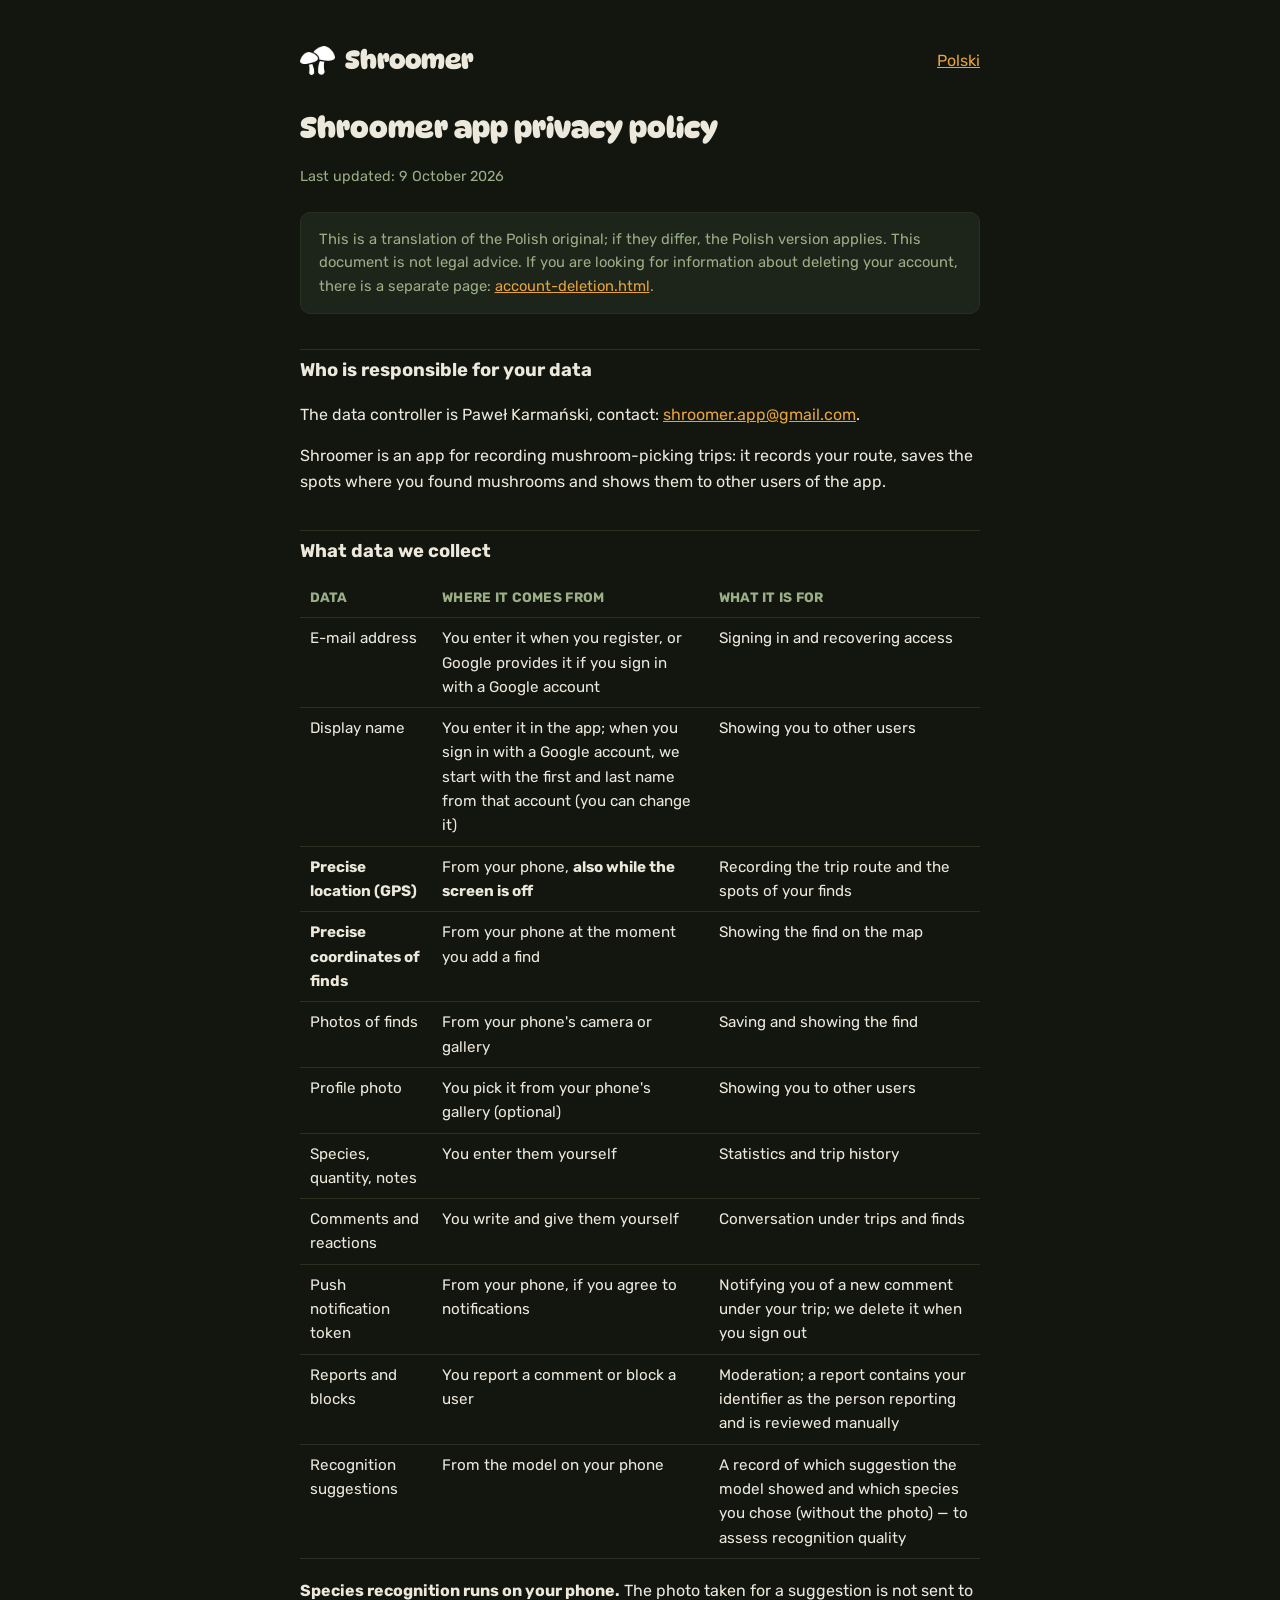
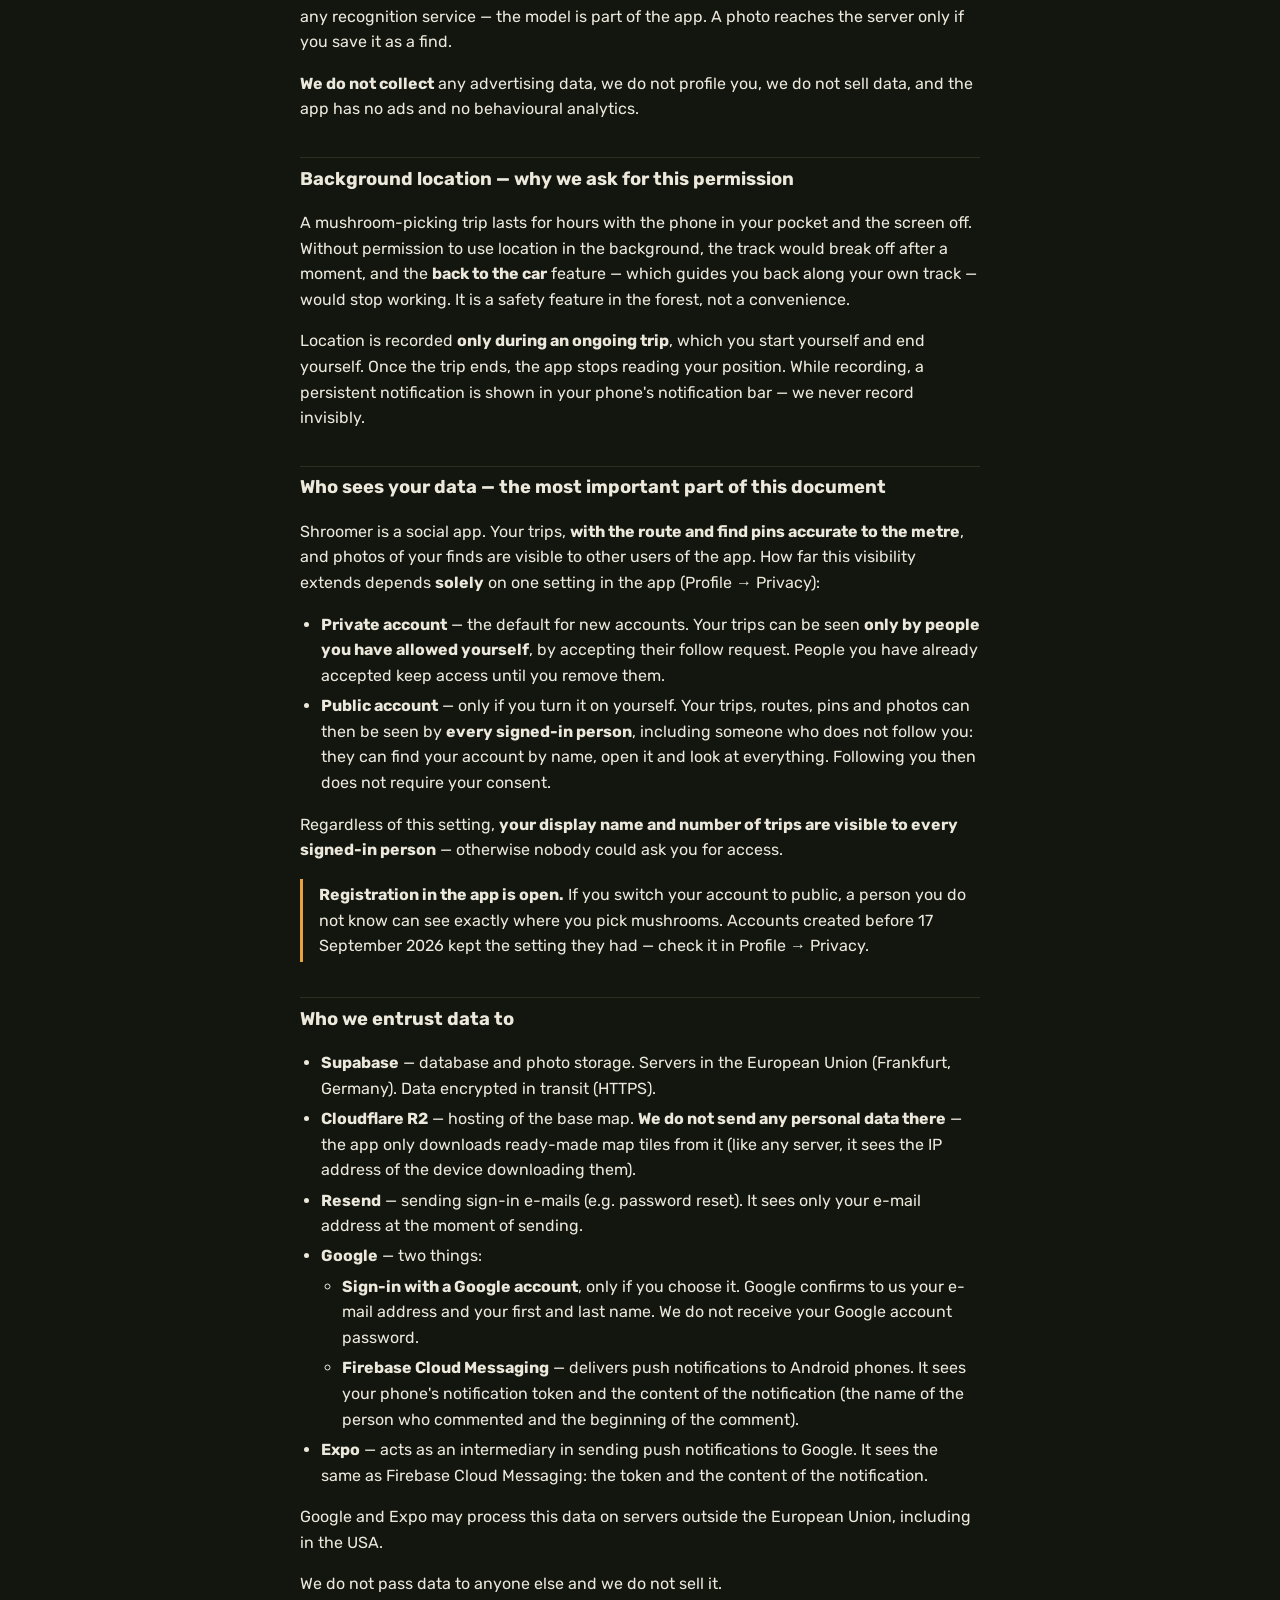
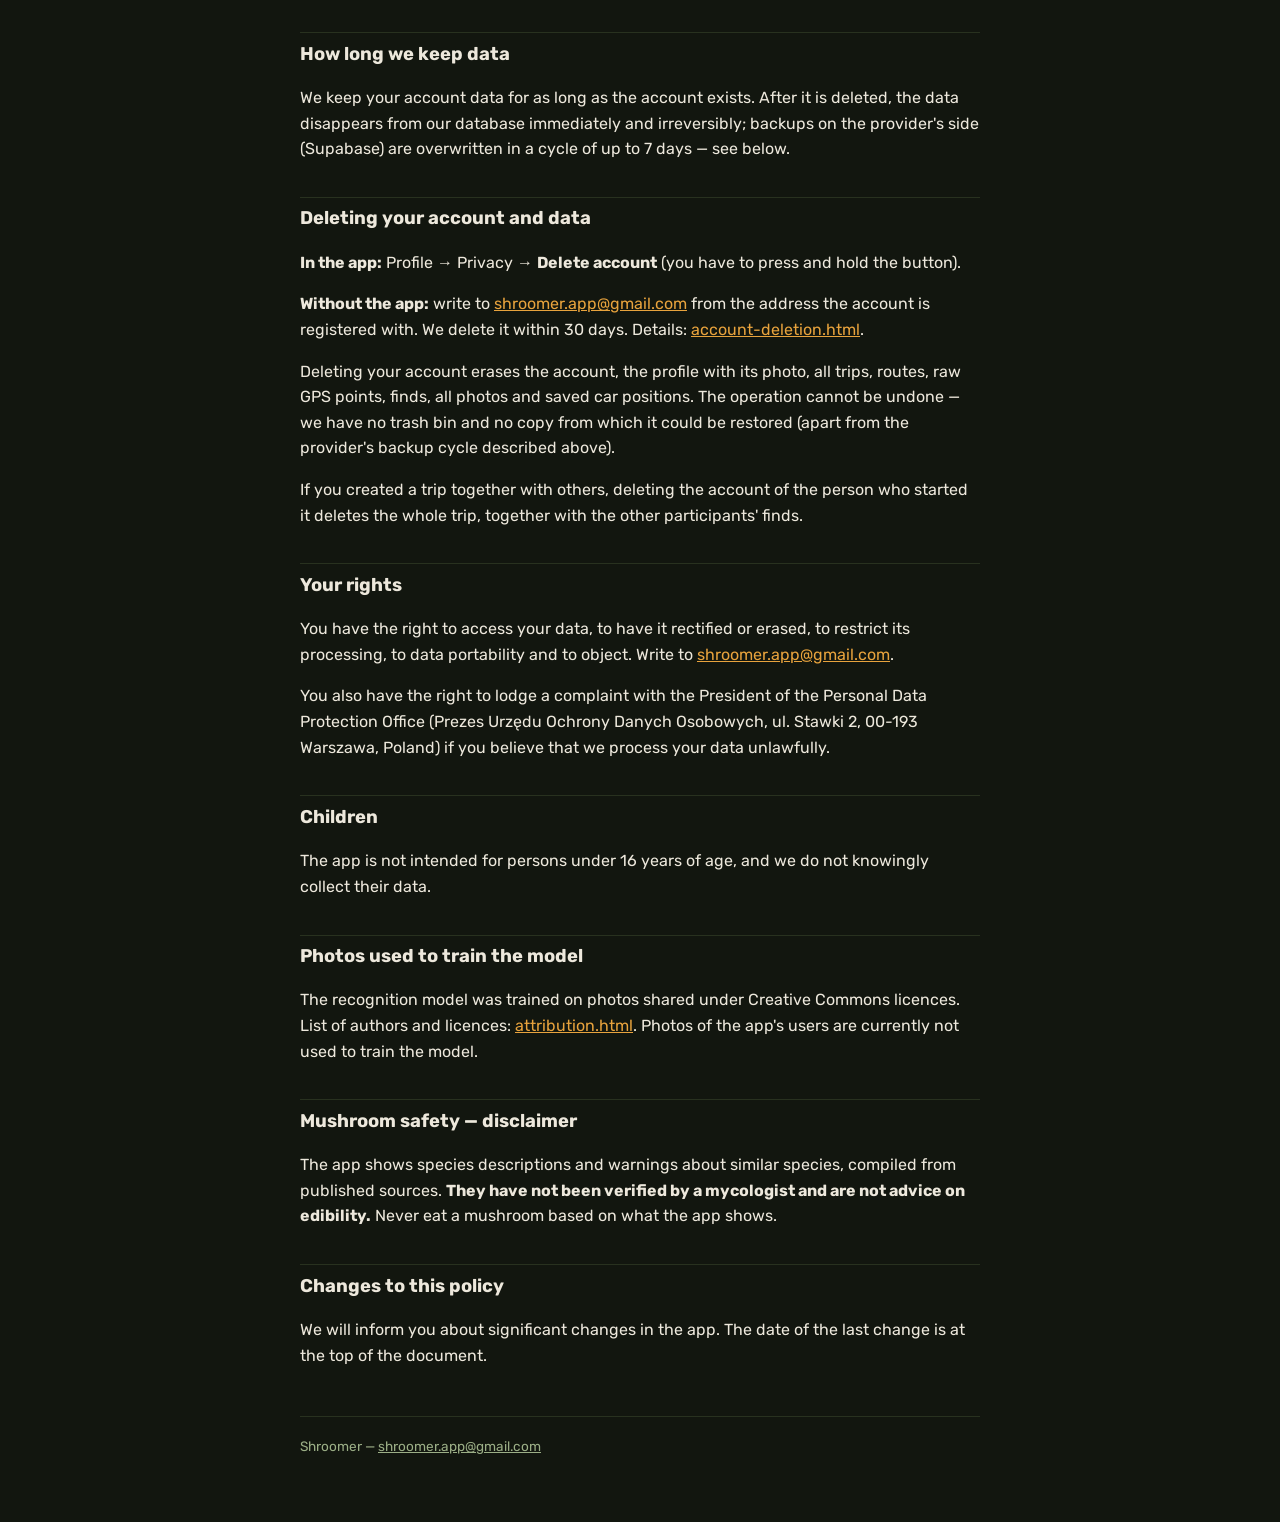
==== en/index.html @ cb71fe8c "Say that all photos are deleted with the account (KAN-307) Reverses 3d69599 (KAN-181). Account delet" ====
<!doctype html>
<html lang="en">
<head>
<meta charset="utf-8">
<meta name="viewport" content="width=device-width, initial-scale=1">
<title>Privacy policy — Shroomer</title>
<link rel="icon" type="image/png" href="../favicon.png">
<link rel="apple-touch-icon" href="../apple-touch-icon.png">
<link rel="stylesheet" href="../style.css">
</head>
<body>
<main>
<header class="page">
  <img class="mark" src="../logo-mark.png" alt="">
  <span class="name">Shroomer</span>
  <a href="../index.html" hreflang="pl" lang="pl" style="margin-left: auto;">Polski</a>
</header>

<h1>Shroomer app privacy policy</h1>
<p class="updated">Last updated: 9 October 2026</p>

<div class="note">
  This is a translation of the Polish original; if they differ, the Polish version
  applies. This document is not legal advice. If you are looking for information about
  deleting your account, there is a separate page:
  <a href="account-deletion.html">account-deletion.html</a>.
</div>

<h2>Who is responsible for your data</h2>
<p>The data controller is Paweł Karmański, contact:
<a href="mailto:shroomer.app@gmail.com">shroomer.app@gmail.com</a>.</p>
<p>Shroomer is an app for recording mushroom-picking trips: it records your route, saves
the spots where you found mushrooms and shows them to other users of the app.</p>

<h2>What data we collect</h2>
<table>
  <tr><th>Data</th><th>Where it comes from</th><th>What it is for</th></tr>
  <tr><td>E-mail address</td><td>You enter it when you register, or Google provides it if you sign in with a Google account</td><td>Signing in and recovering access</td></tr>
  <tr><td>Display name</td><td>You enter it in the app; when you sign in with a Google account, we start with the first and last name from that account (you can change it)</td><td>Showing you to other users</td></tr>
  <tr><td><strong>Precise location (GPS)</strong></td><td>From your phone, <strong>also while the screen is off</strong></td><td>Recording the trip route and the spots of your finds</td></tr>
  <tr><td><strong>Precise coordinates of finds</strong></td><td>From your phone at the moment you add a find</td><td>Showing the find on the map</td></tr>
  <tr><td>Photos of finds</td><td>From your phone's camera or gallery</td><td>Saving and showing the find</td></tr>
  <tr><td>Profile photo</td><td>You pick it from your phone's gallery (optional)</td><td>Showing you to other users</td></tr>
  <tr><td>Species, quantity, notes</td><td>You enter them yourself</td><td>Statistics and trip history</td></tr>
  <tr><td>Comments and reactions</td><td>You write and give them yourself</td><td>Conversation under trips and finds</td></tr>
  <tr><td>Push notification token</td><td>From your phone, if you agree to notifications</td><td>Notifying you of a new comment under your trip; we delete it when you sign out</td></tr>
  <tr><td>Reports and blocks</td><td>You report a comment or block a user</td><td>Moderation; a report contains your identifier as the person reporting and is reviewed manually</td></tr>
  <tr><td>Recognition suggestions</td><td>From the model on your phone</td><td>A record of which suggestion the model showed and which species you chose (without the photo) — to assess recognition quality</td></tr>
</table>
<p><strong>Species recognition runs on your phone.</strong> The photo taken for a
suggestion is not sent to any recognition service — the model is part of the app.
A photo reaches the server only if you save it as a find.</p>
<p><strong>We do not collect</strong> any advertising data, we do not profile you, we do
not sell data, and the app has no ads and no behavioural analytics.</p>

<h2>Background location — why we ask for this permission</h2>
<p>A mushroom-picking trip lasts for hours with the phone in your pocket and the screen
off. Without permission to use location in the background, the track would break off
after a moment, and the <strong>back to the car</strong> feature — which guides you back
along your own track — would stop working. It is a safety feature in the forest, not a
convenience.</p>
<p>Location is recorded <strong>only during an ongoing trip</strong>, which you start
yourself and end yourself. Once the trip ends, the app stops reading your position.
While recording, a persistent notification is shown in your phone's notification bar —
we never record invisibly.</p>

<h2>Who sees your data — the most important part of this document</h2>
<p>Shroomer is a social app. Your trips, <strong>with the route and find pins accurate
to the metre</strong>, and photos of your finds are visible to other users of the app.
How far this visibility extends depends <strong>solely</strong> on one setting in the
app (Profile → Privacy):</p>
<ul>
  <li><strong>Private account</strong> — the default for new accounts. Your trips can be
  seen <strong>only by people you have allowed yourself</strong>, by accepting their
  follow request. People you have already accepted keep access until you remove
  them.</li>
  <li><strong>Public account</strong> — only if you turn it on yourself. Your trips,
  routes, pins and photos can then be seen by <strong>every signed-in person</strong>,
  including someone who does not follow you: they can find your account by name, open it
  and look at everything. Following you then does not require your consent.</li>
</ul>
<p>Regardless of this setting, <strong>your display name and number of trips are visible
to every signed-in person</strong> — otherwise nobody could ask you for access.</p>
<p class="callout"><strong>Registration in the app is open.</strong> If you switch your
account to public, a person you do not know can see exactly where you pick mushrooms.
Accounts created before 17 September 2026 kept the setting they had — check it in
Profile → Privacy.</p>

<h2>Who we entrust data to</h2>
<ul>
  <li><strong>Supabase</strong> — database and photo storage. Servers in the European
  Union (Frankfurt, Germany). Data encrypted in transit (HTTPS).</li>
  <li><strong>Cloudflare R2</strong> — hosting of the base map. <strong>We do not send
  any personal data there</strong> — the app only downloads ready-made map tiles from it
  (like any server, it sees the IP address of the device downloading them).</li>
  <li><strong>Resend</strong> — sending sign-in e-mails (e.g. password reset). It sees
  only your e-mail address at the moment of sending.</li>
  <li><strong>Google</strong> — two things:
    <ul>
      <li><strong>Sign-in with a Google account</strong>, only if you choose it. Google
      confirms to us your e-mail address and your first and last name. We do not receive
      your Google account password.</li>
      <li><strong>Firebase Cloud Messaging</strong> — delivers push notifications to
      Android phones. It sees your phone's notification token and the content of the
      notification (the name of the person who commented and the beginning of the
      comment).</li>
    </ul>
  </li>
  <li><strong>Expo</strong> — acts as an intermediary in sending push notifications to
  Google. It sees the same as Firebase Cloud Messaging: the token and the content of the
  notification.</li>
</ul>
<p>Google and Expo may process this data on servers outside the European Union,
including in the USA.</p>
<p>We do not pass data to anyone else and we do not sell it.</p>

<h2>How long we keep data</h2>
<p>We keep your account data for as long as the account exists. After it is deleted,
the data disappears from our database immediately and irreversibly; backups on the
provider's side (Supabase) are overwritten in a cycle of up to 7 days — see below.</p>

<h2>Deleting your account and data</h2>
<p><strong>In the app:</strong> Profile → Privacy → <strong>Delete account</strong>
(you have to press and hold the button).</p>
<p><strong>Without the app:</strong> write to
<a href="mailto:shroomer.app@gmail.com">shroomer.app@gmail.com</a> from the address the
account is registered with. We delete it within 30 days. Details:
<a href="account-deletion.html">account-deletion.html</a>.</p>
<p>Deleting your account erases the account, the profile with its photo, all trips,
routes, raw GPS points, finds, all photos and saved car positions. The operation
cannot be undone — we have no trash bin and no copy from which it could be restored
(apart from the provider's backup cycle described above).</p>
<p>If you created a trip together with others, deleting the account of the person who
started it deletes the whole trip, together with the other participants' finds.</p>

<h2>Your rights</h2>
<p>You have the right to access your data, to have it rectified or erased, to restrict
its processing, to data portability and to object. Write to
<a href="mailto:shroomer.app@gmail.com">shroomer.app@gmail.com</a>.</p>
<p>You also have the right to lodge a complaint with the President of the Personal Data
Protection Office (Prezes Urzędu Ochrony Danych Osobowych, ul. Stawki 2, 00-193
Warszawa, Poland) if you believe that we process your data unlawfully.</p>

<h2>Children</h2>
<p>The app is not intended for persons under 16 years of age, and we do not knowingly
collect their data.</p>

<h2>Photos used to train the model</h2>
<p>The recognition model was trained on photos shared under Creative Commons licences.
List of authors and licences: <a href="../attribution.html">attribution.html</a>.
Photos of the app's users are currently not used to train the model.</p>

<h2>Mushroom safety — disclaimer</h2>
<p>The app shows species descriptions and warnings about similar species, compiled from
published sources. <strong>They have not been verified by a mycologist and are not
advice on edibility.</strong> Never eat a mushroom based on what the app shows.</p>

<h2>Changes to this policy</h2>
<p>We will inform you about significant changes in the app. The date of the last change
is at the top of the document.</p>

<footer class="page">
  Shroomer — <a href="mailto:shroomer.app@gmail.com">shroomer.app@gmail.com</a>
</footer>
</main>
</body>
</html>
---- style.css ----
@font-face { font-family: "Rubik"; font-weight: 400; font-display: swap; src: url("fonts/Rubik-Regular.ttf") format("truetype"); }
@font-face { font-family: "Rubik"; font-weight: 500; font-display: swap; src: url("fonts/Rubik-Medium.ttf") format("truetype"); }
@font-face { font-family: "Rubik"; font-weight: 700; font-display: swap; src: url("fonts/Rubik-Bold.ttf") format("truetype"); }
@font-face { font-family: "DynaPuff"; font-weight: 700; font-display: swap; src: url("fonts/DynaPuff-Bold.ttf") format("truetype"); }

:root {
  color-scheme: dark;
  --bg: #12160f;
  --fg: #ede8dc;
  --muted: #9bae86;
  --accent: #e8a33d;
  --line: #28311f;
  --card: #1d241a;
}

* { box-sizing: border-box; }

body {
  margin: 0;
  padding: 0;
  background: var(--bg);
  color: var(--fg);
  font-family: "Rubik", -apple-system, BlinkMacSystemFont, "Segoe UI", Roboto, Helvetica, Arial, sans-serif;
  line-height: 1.6;
}

main {
  max-width: 720px;
  margin: 0 auto;
  padding: 2.5rem 1.25rem 4rem;
}

header.page {
  display: flex;
  align-items: center;
  gap: 0.6rem;
  margin-bottom: 0.5rem;
}

header.page .mark {
  height: 1.8rem;
  width: auto;
}

header.page .name {
  font-family: "DynaPuff", "Rubik", sans-serif;
  font-size: 1.6rem;
}

h1 {
  font-family: "DynaPuff", "Rubik", sans-serif;
  font-weight: 700;
  font-size: 1.8rem;
  margin: 1.5rem 0 0.5rem;
}

h2 {
  font-size: 1.15rem;
  margin: 2.2rem 0 0.6rem;
  padding-top: 0.4rem;
  border-top: 1px solid var(--line);
}

p, li { color: var(--fg); }

.updated {
  color: var(--muted);
  font-size: 0.9rem;
  margin-bottom: 1.5rem;
}

.note {
  background: var(--card);
  border: 1px solid var(--line);
  border-radius: 10px;
  padding: 0.9rem 1.1rem;
  font-size: 0.92rem;
  color: var(--muted);
  margin: 1.2rem 0 2rem;
}

table {
  width: 100%;
  border-collapse: collapse;
  margin: 0.8rem 0 1.2rem;
  font-size: 0.95rem;
}

th, td {
  text-align: left;
  padding: 0.5rem 0.6rem;
  border-bottom: 1px solid var(--line);
  vertical-align: top;
}

th {
  color: var(--muted);
  font-weight: 600;
  font-size: 0.85rem;
  text-transform: uppercase;
  letter-spacing: 0.02em;
}

a { color: var(--accent); }

.callout {
  border-left: 3px solid var(--accent);
  padding: 0.2rem 0 0.2rem 1rem;
  margin: 1rem 0;
}

strong { font-weight: 700; }

footer.page {
  margin-top: 3rem;
  padding-top: 1.2rem;
  border-top: 1px solid var(--line);
  color: var(--muted);
  font-size: 0.85rem;
}

footer.page a { color: var(--muted); }

ul { padding-left: 1.3rem; }
li { margin: 0.3rem 0; }
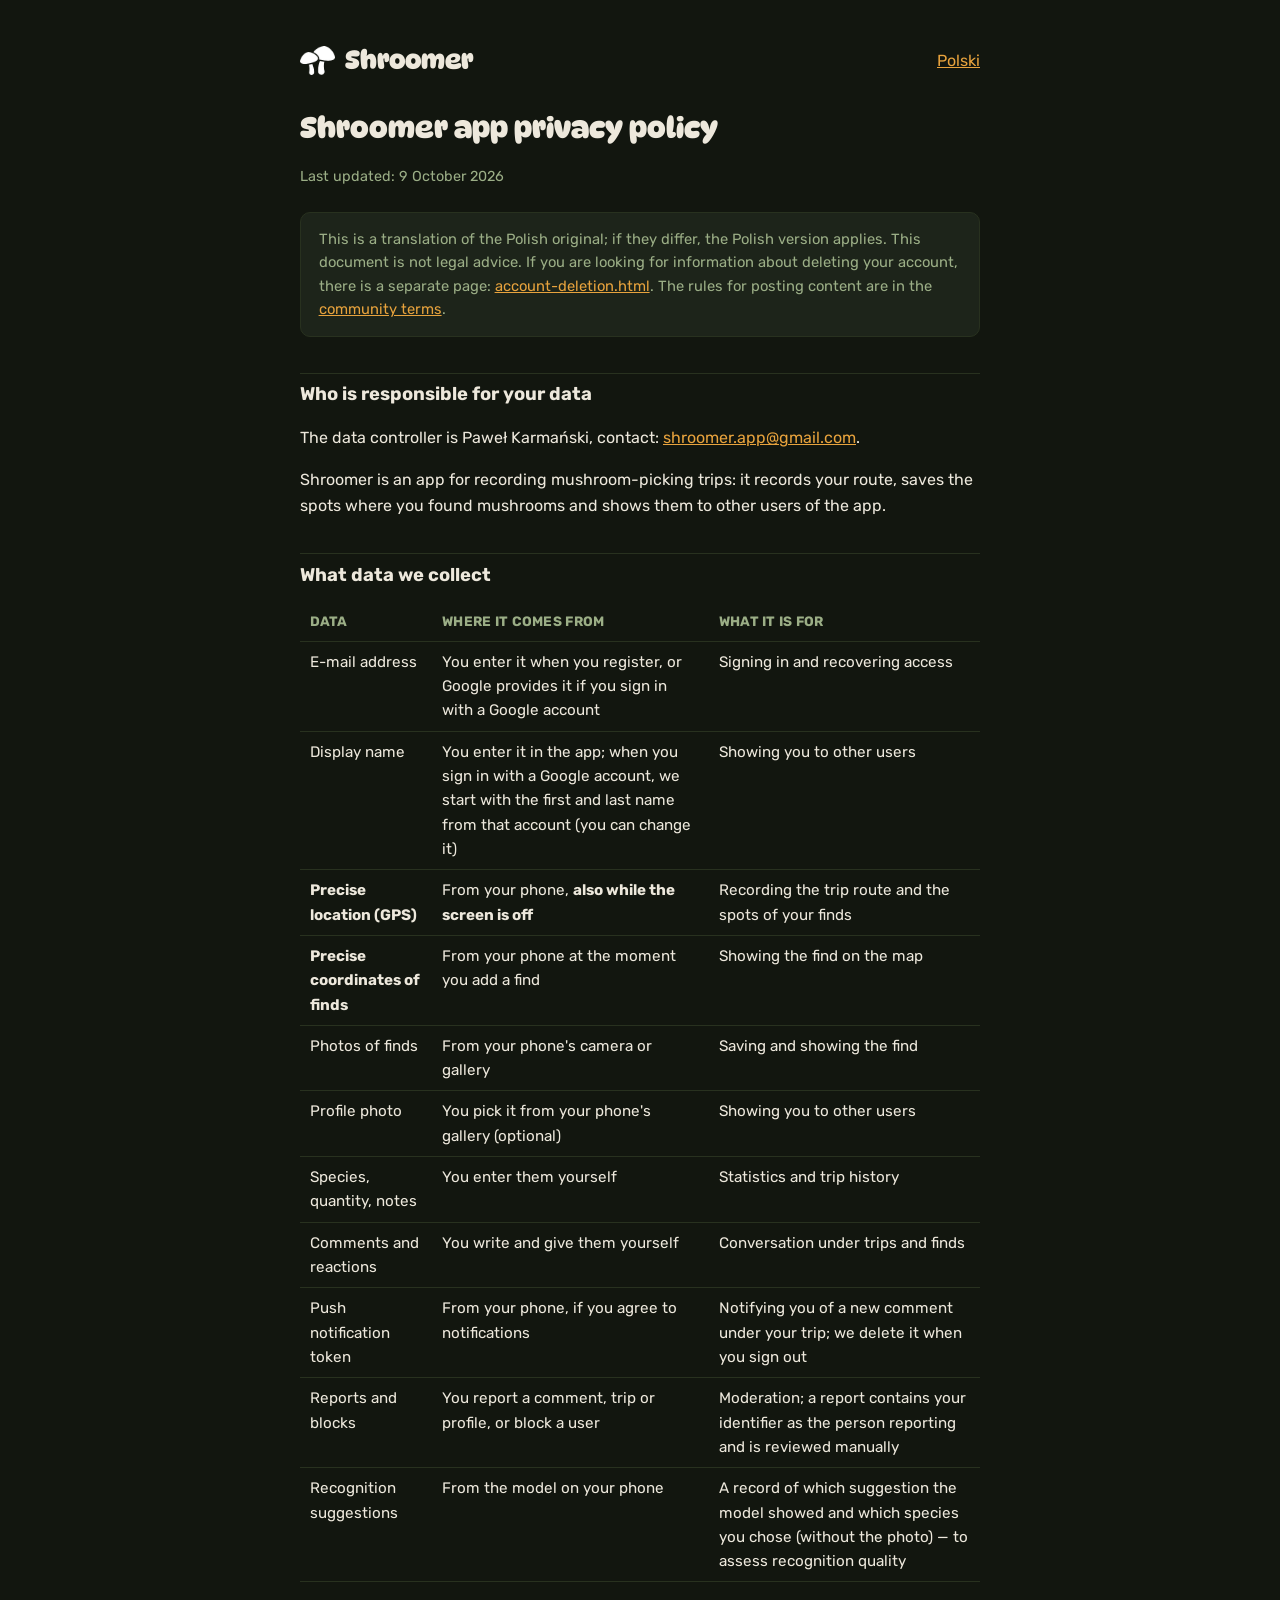
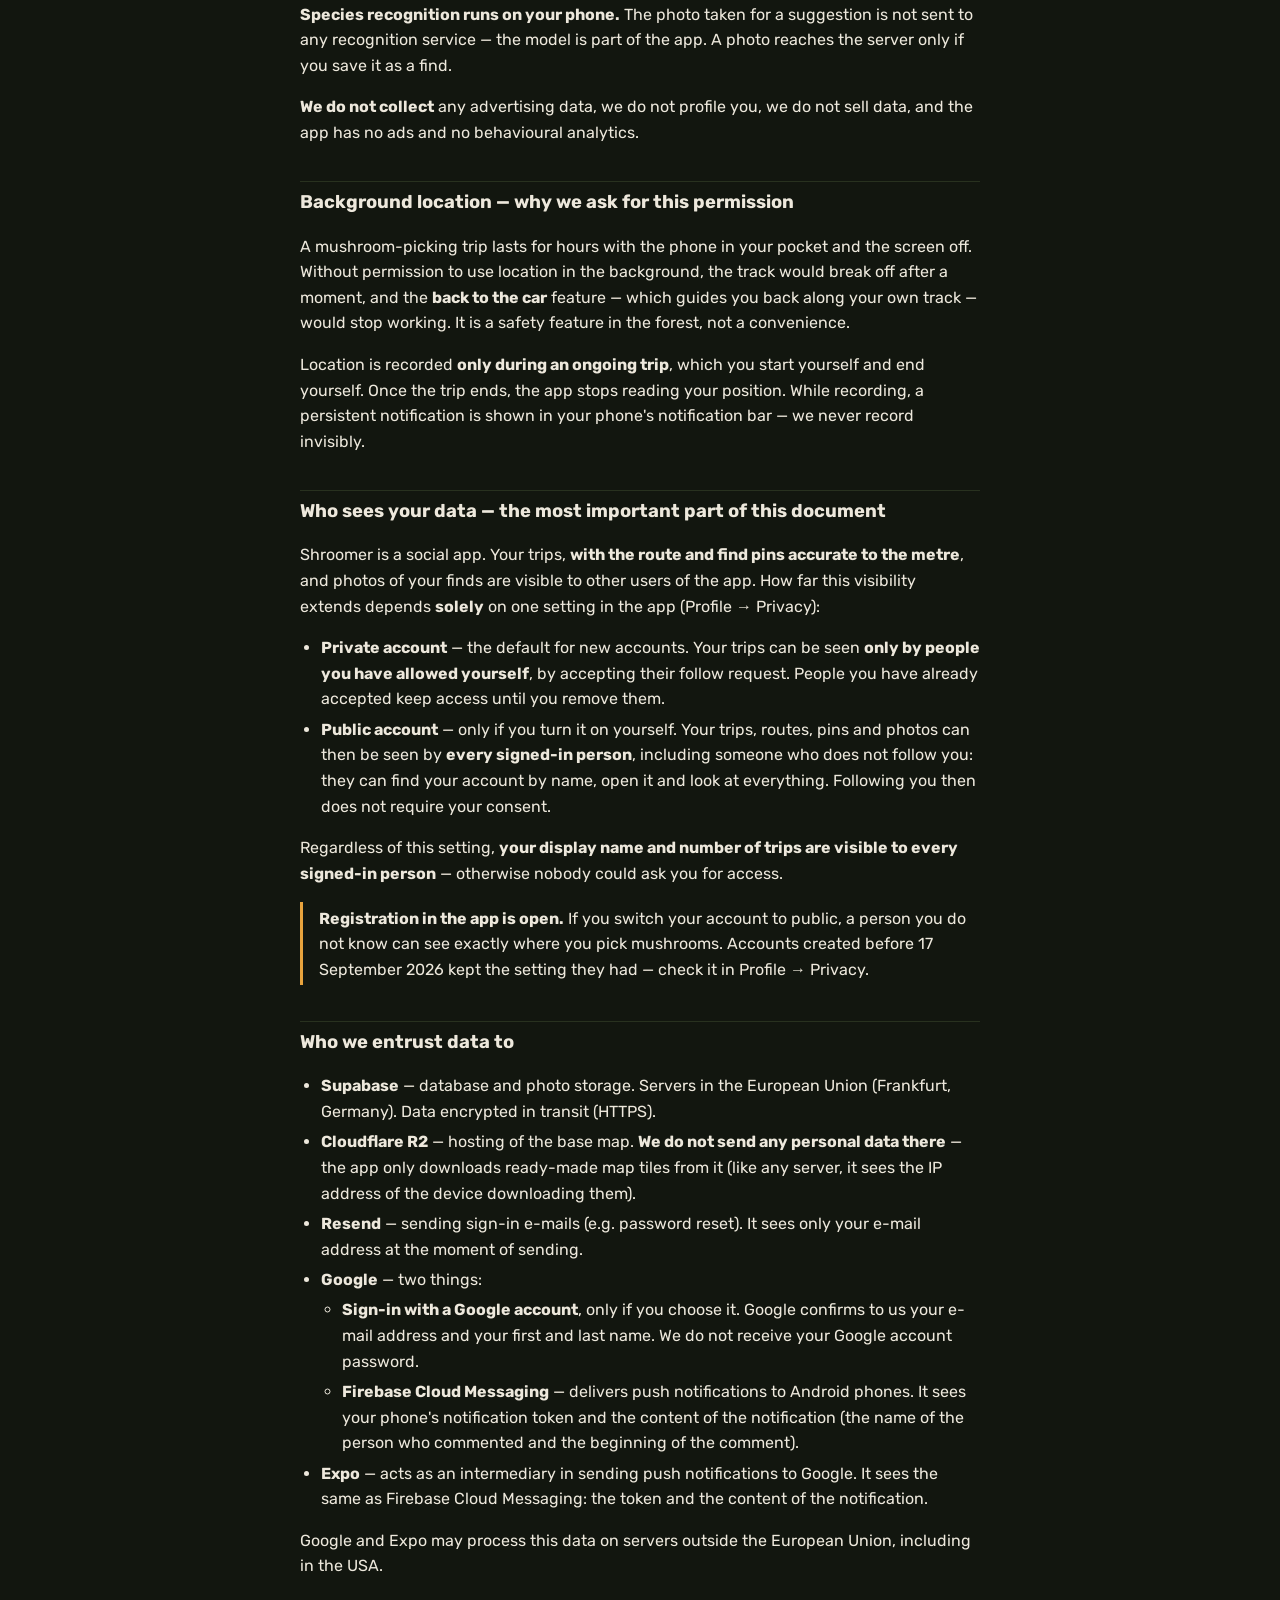
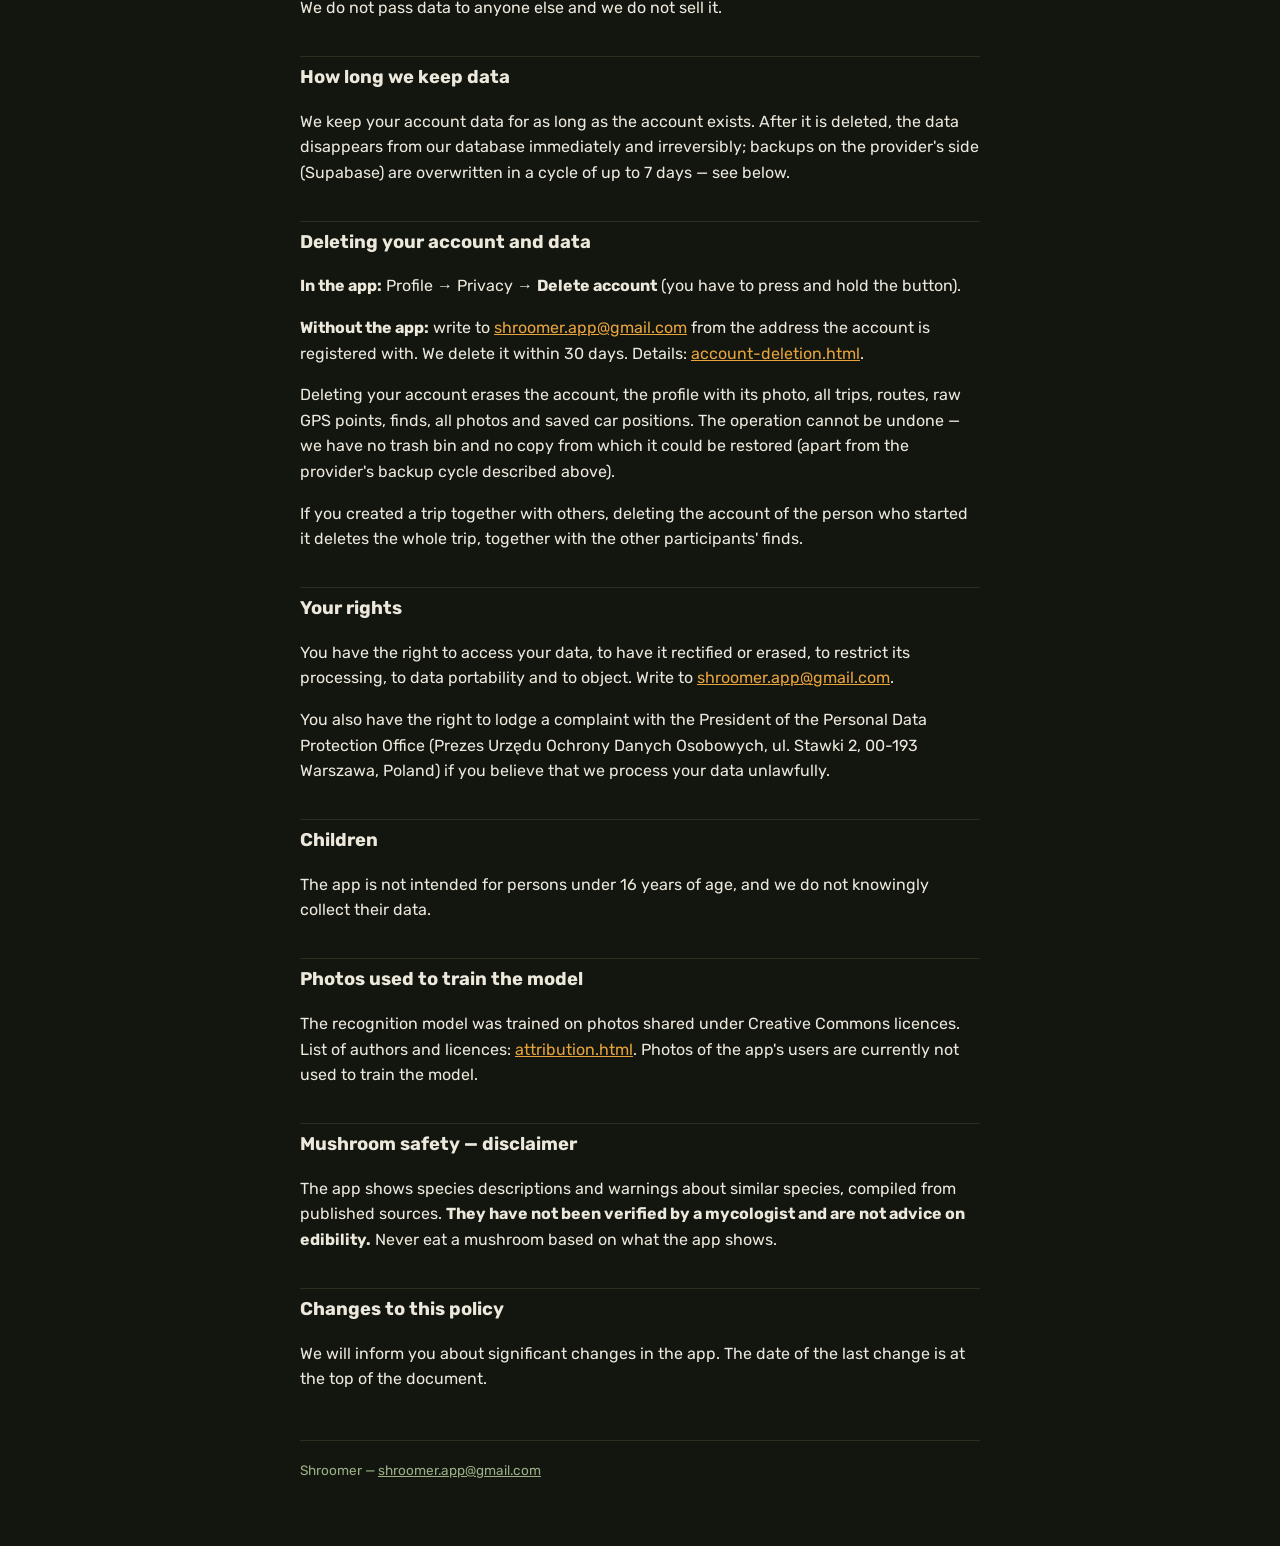
==== commit e1874c8f: "Add community terms, list profile and trip reports (KAN-308) Google Play's UGC policy wants rules us" ====
--- a/en/index.html
+++ b/en/index.html
@@ -23,7 +23,8 @@
   This is a translation of the Polish original; if they differ, the Polish version
   applies. This document is not legal advice. If you are looking for information about
   deleting your account, there is a separate page:
-  <a href="account-deletion.html">account-deletion.html</a>.
+  <a href="account-deletion.html">account-deletion.html</a>. The rules for posting
+  content are in the <a href="terms.html">community terms</a>.
 </div>
 
 <h2>Who is responsible for your data</h2>
@@ -44,7 +45,7 @@
   <tr><td>Species, quantity, notes</td><td>You enter them yourself</td><td>Statistics and trip history</td></tr>
   <tr><td>Comments and reactions</td><td>You write and give them yourself</td><td>Conversation under trips and finds</td></tr>
   <tr><td>Push notification token</td><td>From your phone, if you agree to notifications</td><td>Notifying you of a new comment under your trip; we delete it when you sign out</td></tr>
-  <tr><td>Reports and blocks</td><td>You report a comment or block a user</td><td>Moderation; a report contains your identifier as the person reporting and is reviewed manually</td></tr>
+  <tr><td>Reports and blocks</td><td>You report a comment, trip or profile, or block a user</td><td>Moderation; a report contains your identifier as the person reporting and is reviewed manually</td></tr>
   <tr><td>Recognition suggestions</td><td>From the model on your phone</td><td>A record of which suggestion the model showed and which species you chose (without the photo) — to assess recognition quality</td></tr>
 </table>
 <p><strong>Species recognition runs on your phone.</strong> The photo taken for a
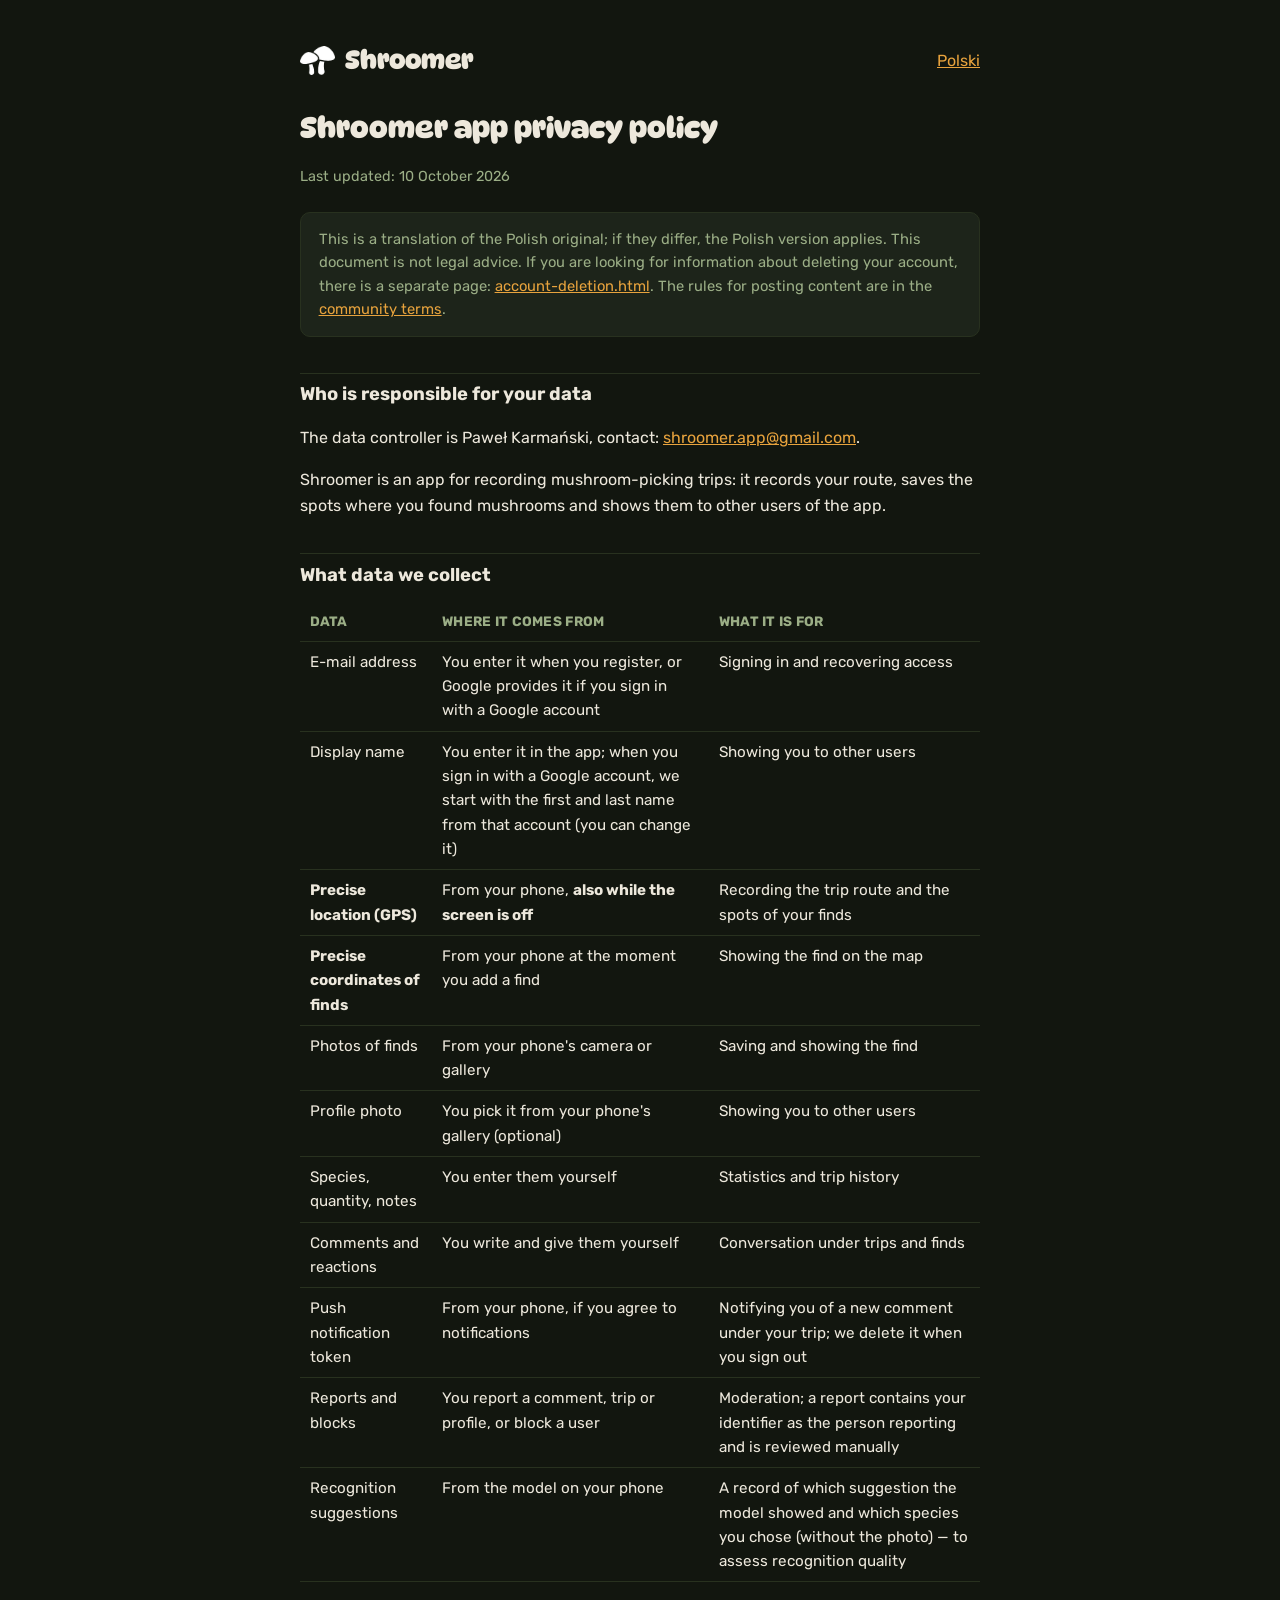
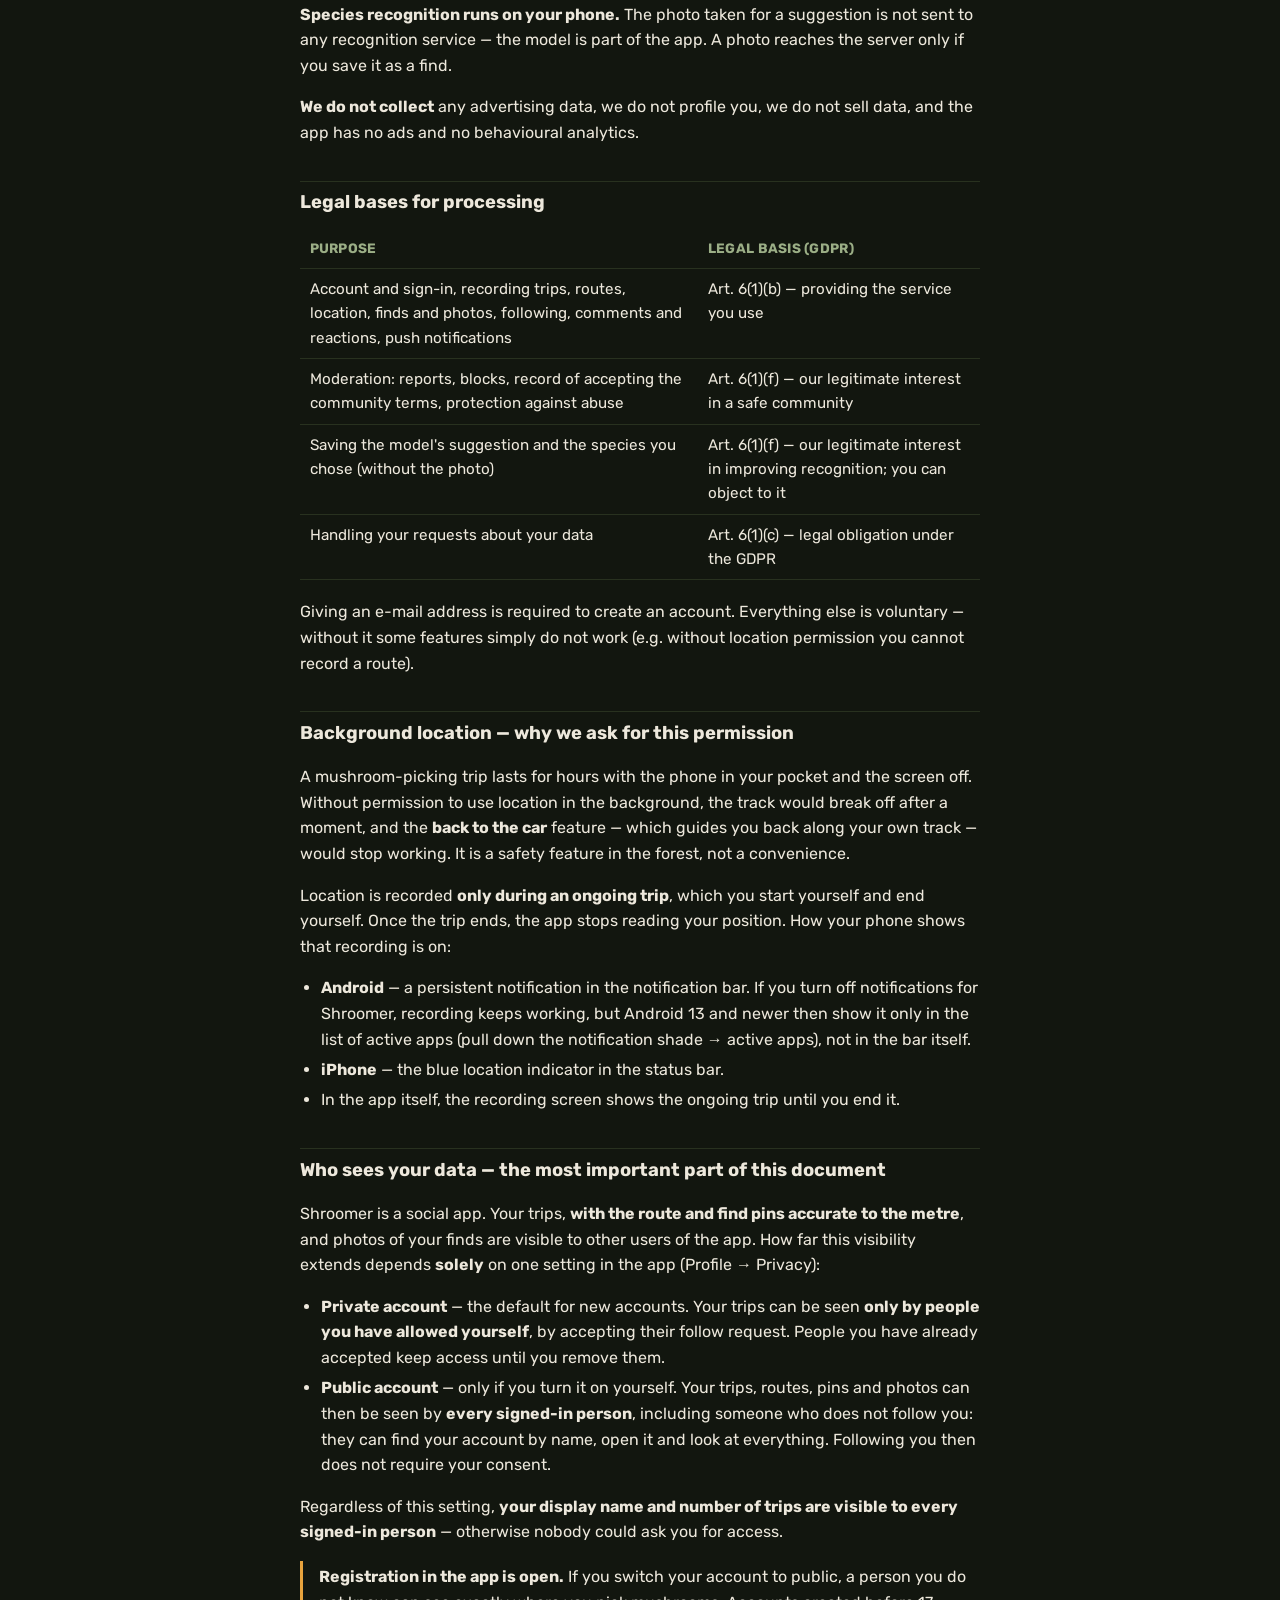
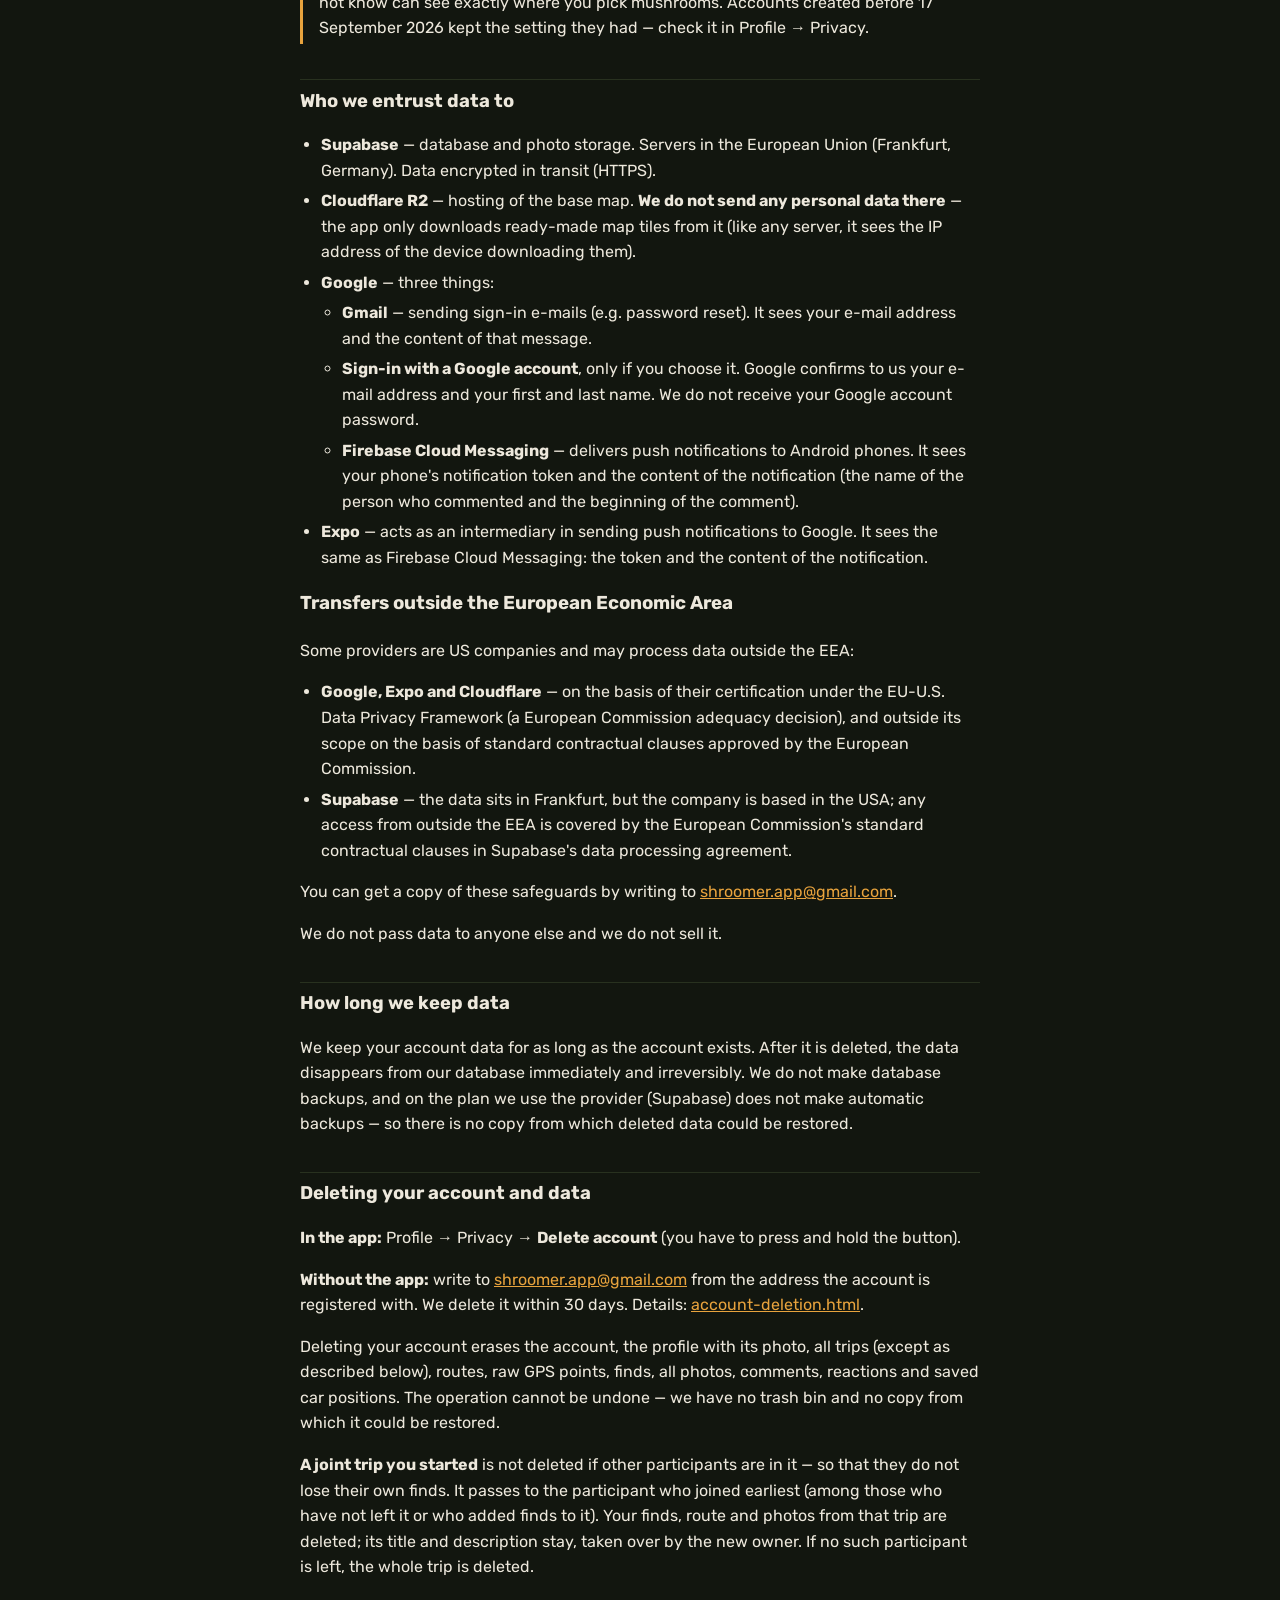
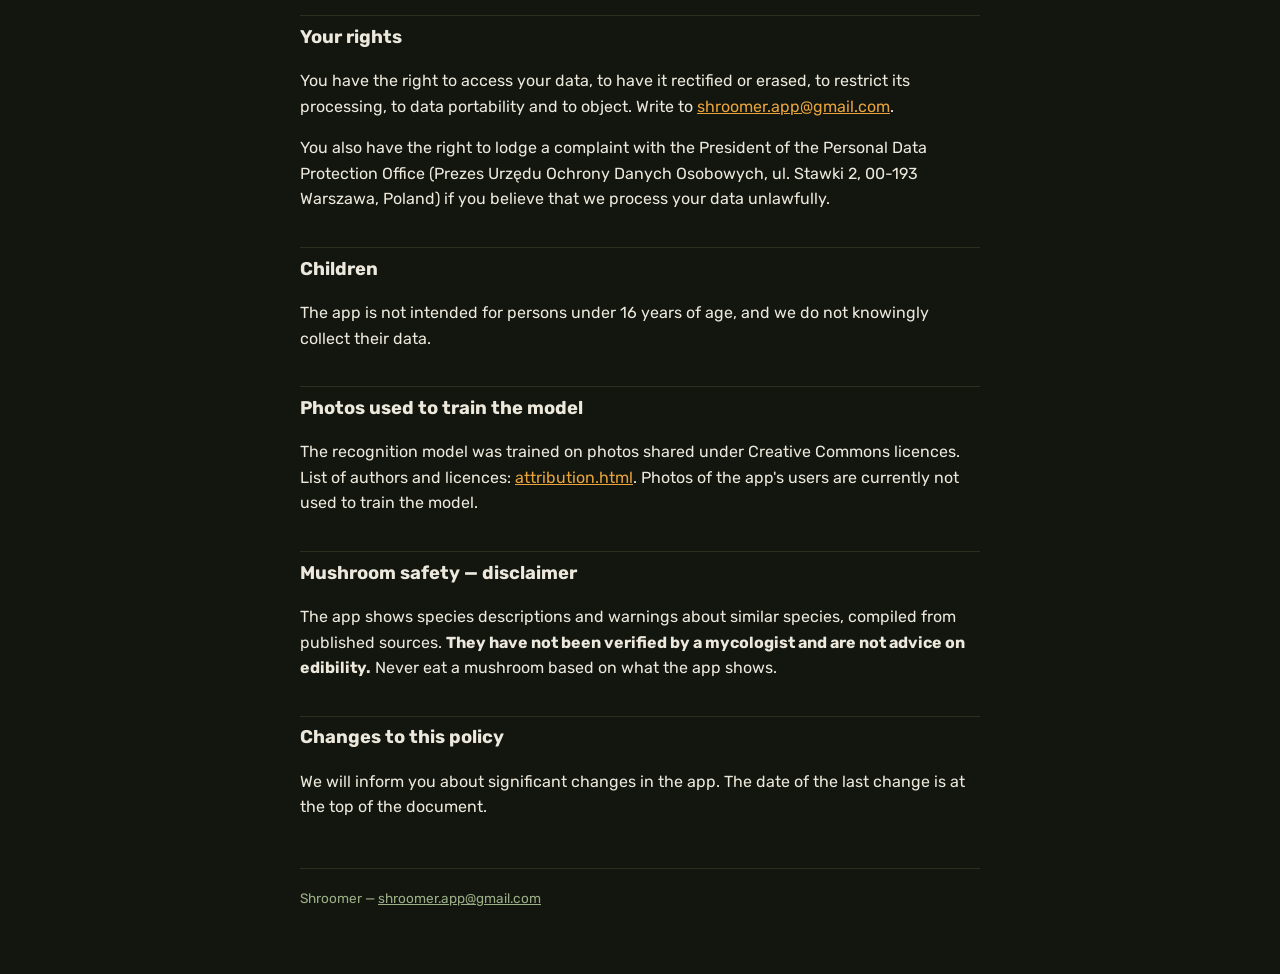
==== commit 96c044ea: "Make privacy policy match deletion, tracking and email flows (KAN-309) Joint trip handover on accoun" ====
--- a/en/index.html
+++ b/en/index.html
@@ -17,7 +17,7 @@
 </header>
 
 <h1>Shroomer app privacy policy</h1>
-<p class="updated">Last updated: 9 October 2026</p>
+<p class="updated">Last updated: 10 October 2026</p>
 
 <div class="note">
   This is a translation of the Polish original; if they differ, the Polish version
@@ -54,6 +54,18 @@
 <p><strong>We do not collect</strong> any advertising data, we do not profile you, we do
 not sell data, and the app has no ads and no behavioural analytics.</p>
 
+<h2>Legal bases for processing</h2>
+<table>
+  <tr><th>Purpose</th><th>Legal basis (GDPR)</th></tr>
+  <tr><td>Account and sign-in, recording trips, routes, location, finds and photos, following, comments and reactions, push notifications</td><td>Art. 6(1)(b) — providing the service you use</td></tr>
+  <tr><td>Moderation: reports, blocks, record of accepting the community terms, protection against abuse</td><td>Art. 6(1)(f) — our legitimate interest in a safe community</td></tr>
+  <tr><td>Saving the model's suggestion and the species you chose (without the photo)</td><td>Art. 6(1)(f) — our legitimate interest in improving recognition; you can object to it</td></tr>
+  <tr><td>Handling your requests about your data</td><td>Art. 6(1)(c) — legal obligation under the GDPR</td></tr>
+</table>
+<p>Giving an e-mail address is required to create an account. Everything else is
+voluntary — without it some features simply do not work (e.g. without location
+permission you cannot record a route).</p>
+
 <h2>Background location — why we ask for this permission</h2>
 <p>A mushroom-picking trip lasts for hours with the phone in your pocket and the screen
 off. Without permission to use location in the background, the track would break off
@@ -62,8 +74,16 @@
 convenience.</p>
 <p>Location is recorded <strong>only during an ongoing trip</strong>, which you start
 yourself and end yourself. Once the trip ends, the app stops reading your position.
-While recording, a persistent notification is shown in your phone's notification bar —
-we never record invisibly.</p>
+How your phone shows that recording is on:</p>
+<ul>
+  <li><strong>Android</strong> — a persistent notification in the notification bar.
+  If you turn off notifications for Shroomer, recording keeps working, but Android 13
+  and newer then show it only in the list of active apps (pull down the notification
+  shade → active apps), not in the bar itself.</li>
+  <li><strong>iPhone</strong> — the blue location indicator in the status bar.</li>
+  <li>In the app itself, the recording screen shows the ongoing trip until you end
+  it.</li>
+</ul>
 
 <h2>Who sees your data — the most important part of this document</h2>
 <p>Shroomer is a social app. Your trips, <strong>with the route and find pins accurate
@@ -94,10 +114,10 @@
   <li><strong>Cloudflare R2</strong> — hosting of the base map. <strong>We do not send
   any personal data there</strong> — the app only downloads ready-made map tiles from it
   (like any server, it sees the IP address of the device downloading them).</li>
-  <li><strong>Resend</strong> — sending sign-in e-mails (e.g. password reset). It sees
-  only your e-mail address at the moment of sending.</li>
-  <li><strong>Google</strong> — two things:
+  <li><strong>Google</strong> — three things:
     <ul>
+      <li><strong>Gmail</strong> — sending sign-in e-mails (e.g. password reset). It
+      sees your e-mail address and the content of that message.</li>
       <li><strong>Sign-in with a Google account</strong>, only if you choose it. Google
       confirms to us your e-mail address and your first and last name. We do not receive
       your Google account password.</li>
@@ -111,14 +131,26 @@
   Google. It sees the same as Firebase Cloud Messaging: the token and the content of the
   notification.</li>
 </ul>
-<p>Google and Expo may process this data on servers outside the European Union,
-including in the USA.</p>
+<h3>Transfers outside the European Economic Area</h3>
+<p>Some providers are US companies and may process data outside the EEA:</p>
+<ul>
+  <li><strong>Google, Expo and Cloudflare</strong> — on the basis of their
+  certification under the EU-U.S. Data Privacy Framework (a European Commission
+  adequacy decision), and outside its scope on the basis of standard contractual
+  clauses approved by the European Commission.</li>
+  <li><strong>Supabase</strong> — the data sits in Frankfurt, but the company is based
+  in the USA; any access from outside the EEA is covered by the European Commission's
+  standard contractual clauses in Supabase's data processing agreement.</li>
+</ul>
+<p>You can get a copy of these safeguards by writing to
+<a href="mailto:shroomer.app@gmail.com">shroomer.app@gmail.com</a>.</p>
 <p>We do not pass data to anyone else and we do not sell it.</p>
 
 <h2>How long we keep data</h2>
 <p>We keep your account data for as long as the account exists. After it is deleted,
-the data disappears from our database immediately and irreversibly; backups on the
-provider's side (Supabase) are overwritten in a cycle of up to 7 days — see below.</p>
+the data disappears from our database immediately and irreversibly. We do not make database backups, and on the plan we use
+the provider (Supabase) does not make automatic backups — so there is no copy from which
+deleted data could be restored.</p>
 
 <h2>Deleting your account and data</h2>
 <p><strong>In the app:</strong> Profile → Privacy → <strong>Delete account</strong>
@@ -127,12 +159,16 @@
 <a href="mailto:shroomer.app@gmail.com">shroomer.app@gmail.com</a> from the address the
 account is registered with. We delete it within 30 days. Details:
 <a href="account-deletion.html">account-deletion.html</a>.</p>
-<p>Deleting your account erases the account, the profile with its photo, all trips,
-routes, raw GPS points, finds, all photos and saved car positions. The operation
-cannot be undone — we have no trash bin and no copy from which it could be restored
-(apart from the provider's backup cycle described above).</p>
-<p>If you created a trip together with others, deleting the account of the person who
-started it deletes the whole trip, together with the other participants' finds.</p>
+<p>Deleting your account erases the account, the profile with its photo, all trips
+(except as described below), routes, raw GPS points, finds, all photos, comments,
+reactions and saved car positions. The operation cannot be undone — we have no trash
+bin and no copy from which it could be restored.</p>
+<p><strong>A joint trip you started</strong> is not deleted if other participants are
+in it — so that they do not lose their own finds. It passes to the participant who
+joined earliest (among those who have not left it or who added finds to it). Your
+finds, route and photos from that trip are deleted; its title and description stay,
+taken over by the new owner. If no such participant is left, the whole trip is
+deleted.</p>
 
 <h2>Your rights</h2>
 <p>You have the right to access your data, to have it rectified or erased, to restrict
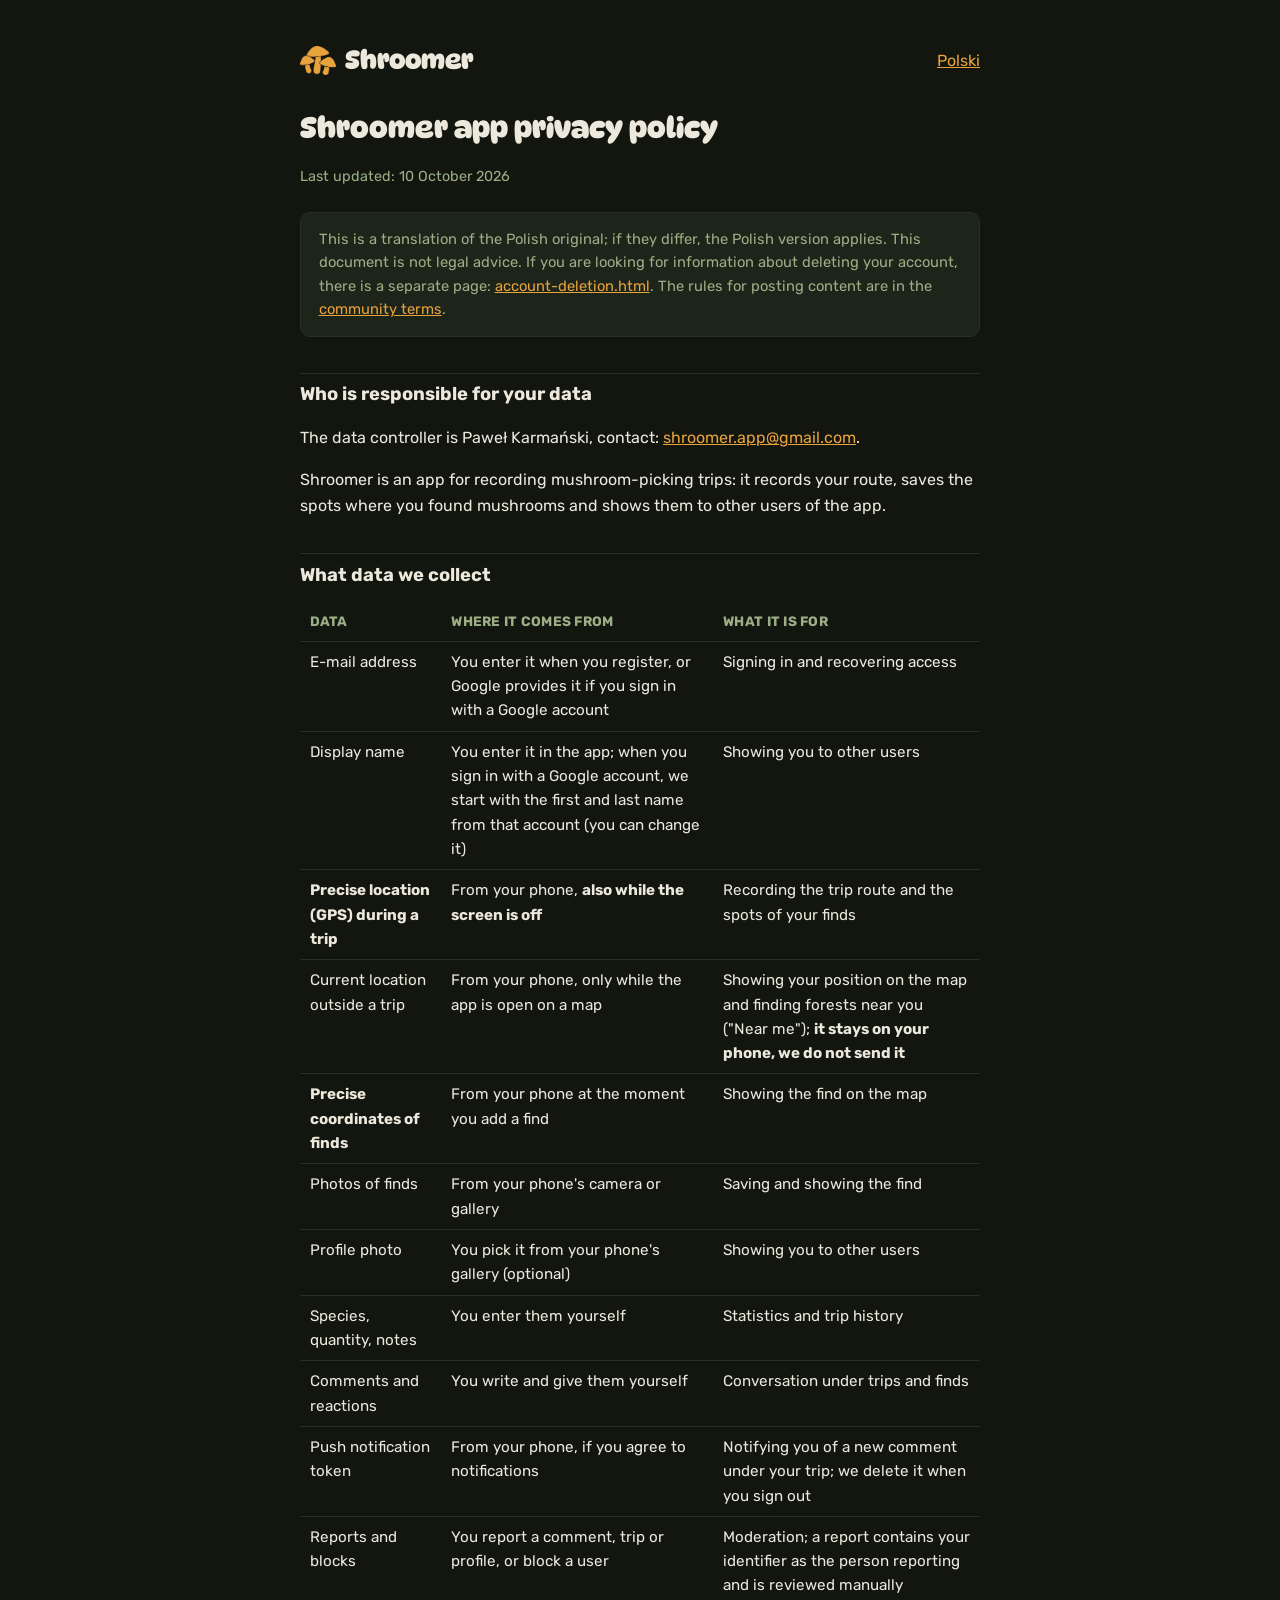
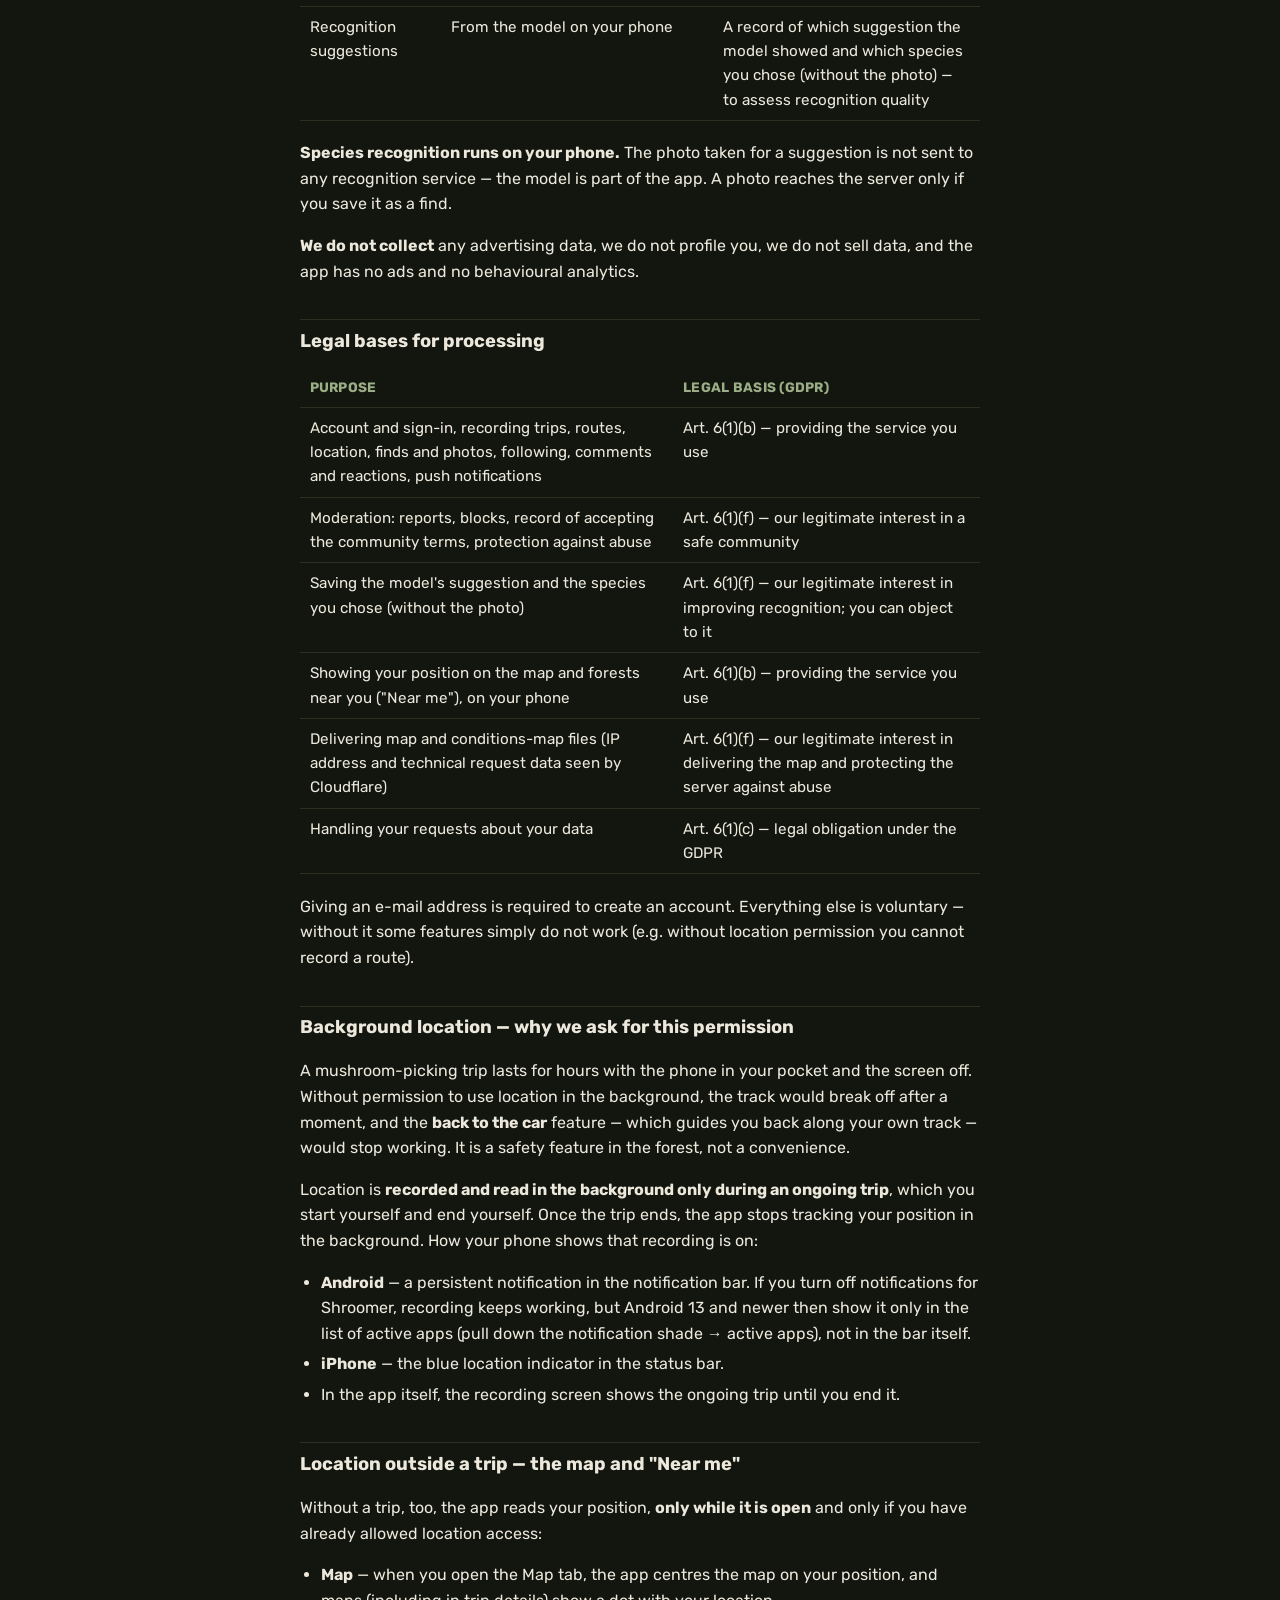
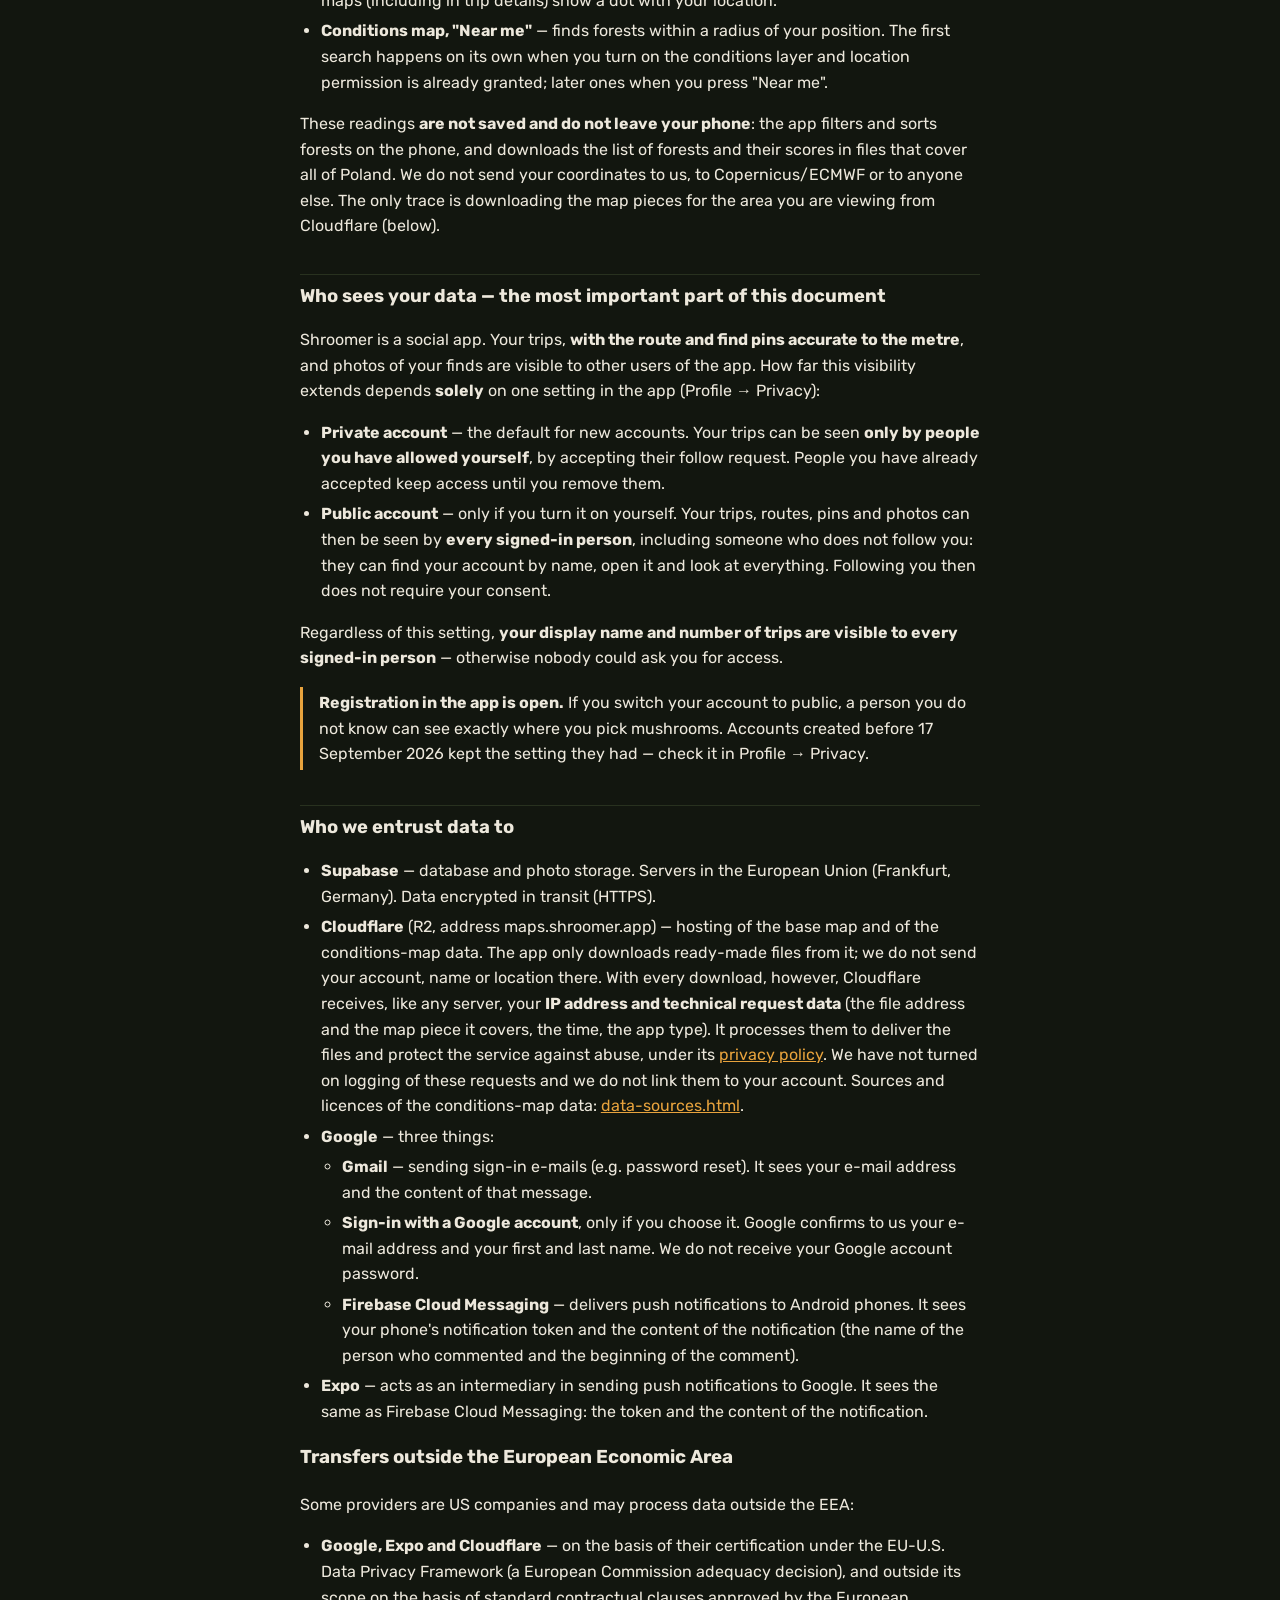
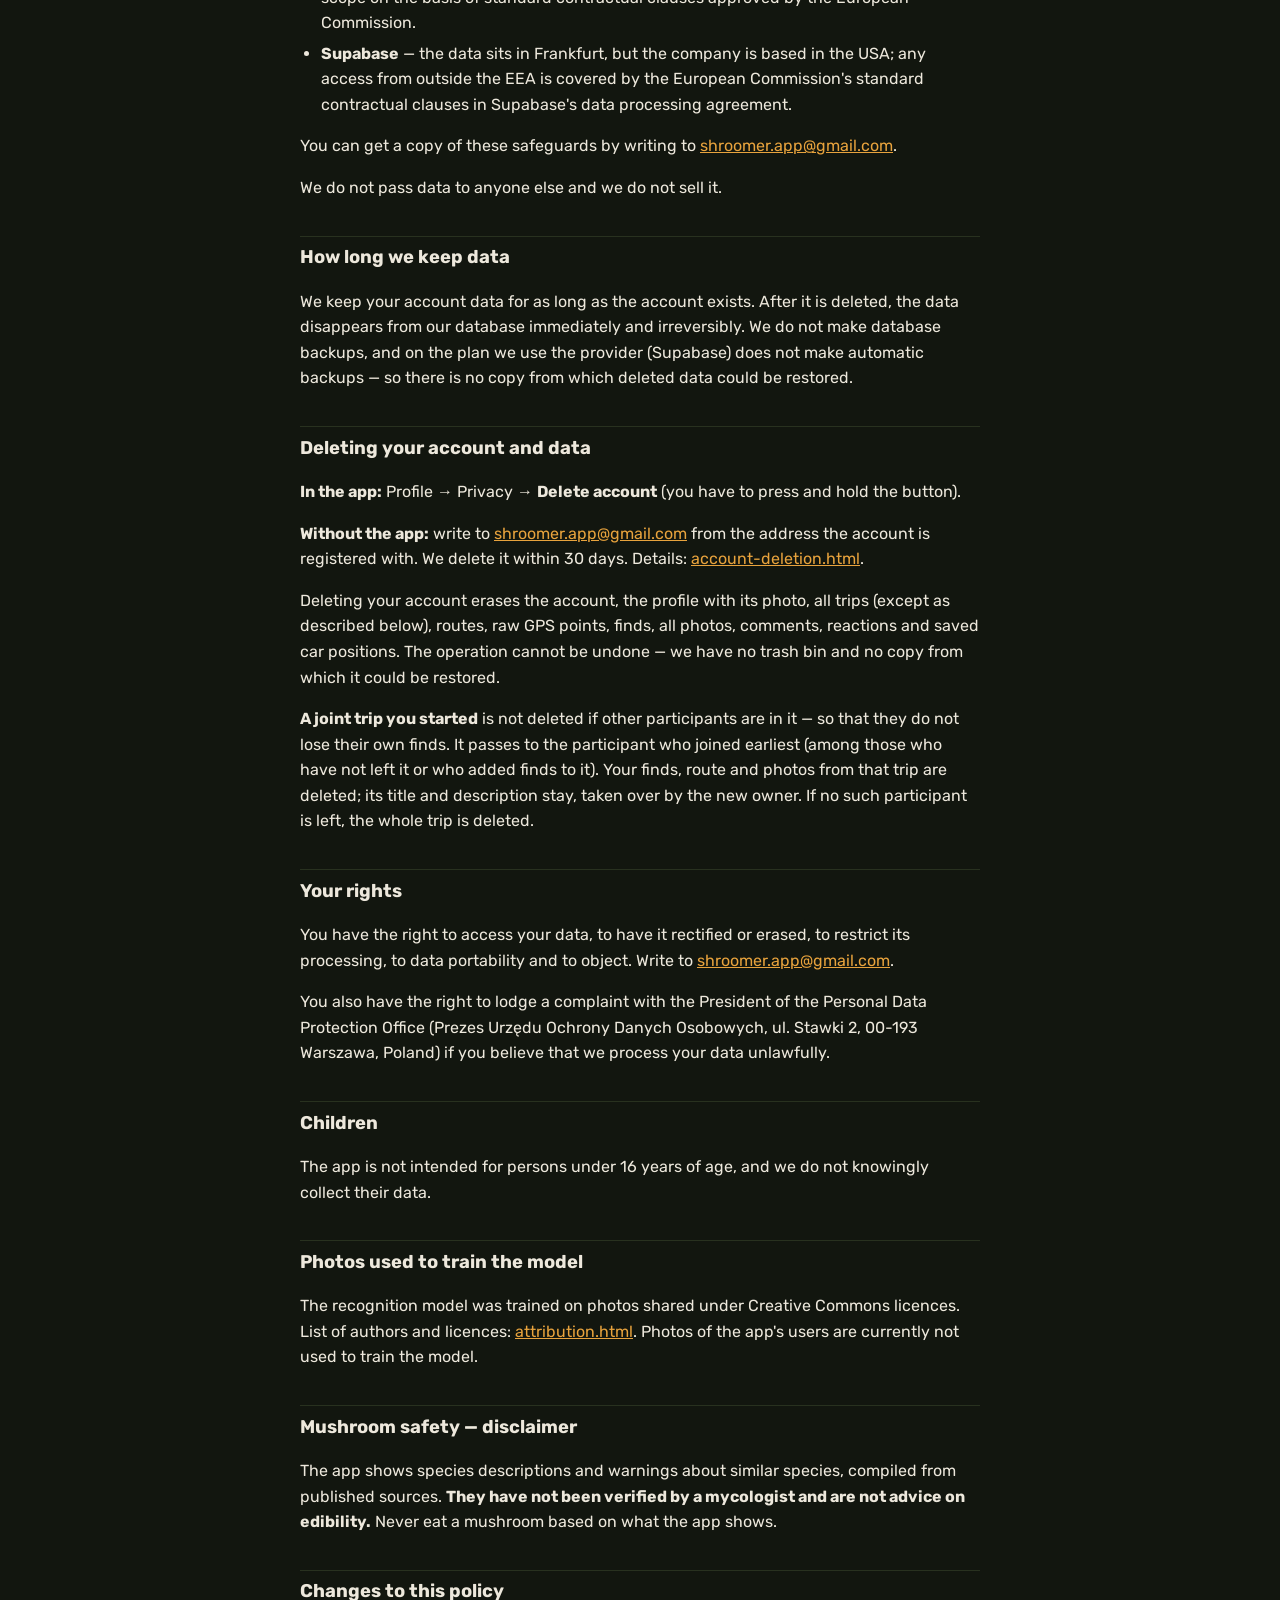
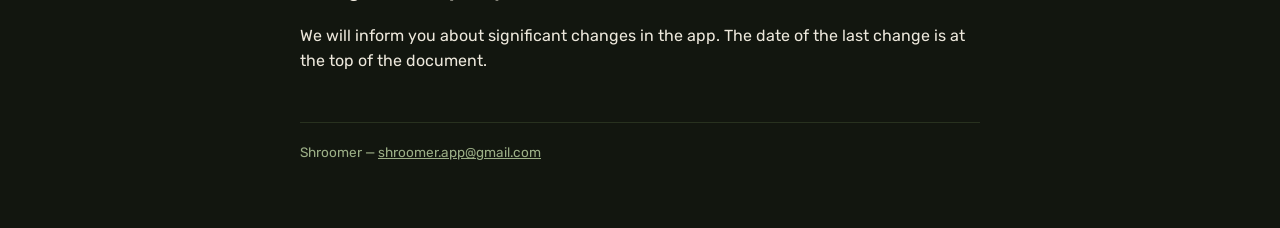
==== commit 3b89ae1e: "Conditions map data sources; policy covers location outside trips and Cloudflare (KAN-313) data-sour" ====
--- a/en/index.html
+++ b/en/index.html
@@ -38,7 +38,8 @@
   <tr><th>Data</th><th>Where it comes from</th><th>What it is for</th></tr>
   <tr><td>E-mail address</td><td>You enter it when you register, or Google provides it if you sign in with a Google account</td><td>Signing in and recovering access</td></tr>
   <tr><td>Display name</td><td>You enter it in the app; when you sign in with a Google account, we start with the first and last name from that account (you can change it)</td><td>Showing you to other users</td></tr>
-  <tr><td><strong>Precise location (GPS)</strong></td><td>From your phone, <strong>also while the screen is off</strong></td><td>Recording the trip route and the spots of your finds</td></tr>
+  <tr><td><strong>Precise location (GPS) during a trip</strong></td><td>From your phone, <strong>also while the screen is off</strong></td><td>Recording the trip route and the spots of your finds</td></tr>
+  <tr><td>Current location outside a trip</td><td>From your phone, only while the app is open on a map</td><td>Showing your position on the map and finding forests near you ("Near me"); <strong>it stays on your phone, we do not send it</strong></td></tr>
   <tr><td><strong>Precise coordinates of finds</strong></td><td>From your phone at the moment you add a find</td><td>Showing the find on the map</td></tr>
   <tr><td>Photos of finds</td><td>From your phone's camera or gallery</td><td>Saving and showing the find</td></tr>
   <tr><td>Profile photo</td><td>You pick it from your phone's gallery (optional)</td><td>Showing you to other users</td></tr>
@@ -60,6 +61,8 @@
   <tr><td>Account and sign-in, recording trips, routes, location, finds and photos, following, comments and reactions, push notifications</td><td>Art. 6(1)(b) — providing the service you use</td></tr>
   <tr><td>Moderation: reports, blocks, record of accepting the community terms, protection against abuse</td><td>Art. 6(1)(f) — our legitimate interest in a safe community</td></tr>
   <tr><td>Saving the model's suggestion and the species you chose (without the photo)</td><td>Art. 6(1)(f) — our legitimate interest in improving recognition; you can object to it</td></tr>
+  <tr><td>Showing your position on the map and forests near you ("Near me"), on your phone</td><td>Art. 6(1)(b) — providing the service you use</td></tr>
+  <tr><td>Delivering map and conditions-map files (IP address and technical request data seen by Cloudflare)</td><td>Art. 6(1)(f) — our legitimate interest in delivering the map and protecting the server against abuse</td></tr>
   <tr><td>Handling your requests about your data</td><td>Art. 6(1)(c) — legal obligation under the GDPR</td></tr>
 </table>
 <p>Giving an e-mail address is required to create an account. Everything else is
@@ -72,9 +75,10 @@
 after a moment, and the <strong>back to the car</strong> feature — which guides you back
 along your own track — would stop working. It is a safety feature in the forest, not a
 convenience.</p>
-<p>Location is recorded <strong>only during an ongoing trip</strong>, which you start
-yourself and end yourself. Once the trip ends, the app stops reading your position.
-How your phone shows that recording is on:</p>
+<p>Location is <strong>recorded and read in the background only during an ongoing
+trip</strong>, which you start yourself and end yourself. Once the trip ends, the app
+stops tracking your position in the background. How your phone shows that recording
+is on:</p>
 <ul>
   <li><strong>Android</strong> — a persistent notification in the notification bar.
   If you turn off notifications for Shroomer, recording keeps working, but Android 13
@@ -84,6 +88,22 @@
   <li>In the app itself, the recording screen shows the ongoing trip until you end
   it.</li>
 </ul>
+
+<h2>Location outside a trip — the map and "Near me"</h2>
+<p>Without a trip, too, the app reads your position, <strong>only while it is
+open</strong> and only if you have already allowed location access:</p>
+<ul>
+  <li><strong>Map</strong> — when you open the Map tab, the app centres the map on your
+  position, and maps (including in trip details) show a dot with your location.</li>
+  <li><strong>Conditions map, "Near me"</strong> — finds forests within a radius of your
+  position. The first search happens on its own when you turn on the conditions layer and
+  location permission is already granted; later ones when you press "Near me".</li>
+</ul>
+<p>These readings <strong>are not saved and do not leave your phone</strong>: the app
+filters and sorts forests on the phone, and downloads the list of forests and their
+scores in files that cover all of Poland. We do not send your coordinates to us, to
+Copernicus/ECMWF or to anyone else. The only trace is downloading the map pieces for the
+area you are viewing from Cloudflare (below).</p>
 
 <h2>Who sees your data — the most important part of this document</h2>
 <p>Shroomer is a social app. Your trips, <strong>with the route and find pins accurate
@@ -111,9 +131,19 @@
 <ul>
   <li><strong>Supabase</strong> — database and photo storage. Servers in the European
   Union (Frankfurt, Germany). Data encrypted in transit (HTTPS).</li>
-  <li><strong>Cloudflare R2</strong> — hosting of the base map. <strong>We do not send
-  any personal data there</strong> — the app only downloads ready-made map tiles from it
-  (like any server, it sees the IP address of the device downloading them).</li>
+  <li><strong>Cloudflare</strong> (R2, address maps.shroomer.app) — hosting of the base
+  map and of the conditions-map data. The app only downloads ready-made files from it; we
+  do not send your account, name or location there. With every download, however,
+  Cloudflare receives, like any server, your <strong>IP address and technical request
+  data</strong> (the file address and the map piece it covers, the time, the app type). It
+  processes them to deliver the files and protect the service against abuse, under its
+  <a href="https://www.cloudflare.com/privacypolicy/">privacy policy</a>.
+  <!-- KAN-313: VERIFY in the Cloudflare dashboard before publishing (Logpush, R2 bucket
+  settings, Web Analytics). If nothing is enabled, keep the next sentence; otherwise state
+  what is logged and for how long. Remove this comment. -->
+  We have not turned on logging of these requests and we do not link them to your account.
+  Sources and licences of the conditions-map data:
+  <a href="data-sources.html">data-sources.html</a>.</li>
   <li><strong>Google</strong> — three things:
     <ul>
       <li><strong>Gmail</strong> — sending sign-in e-mails (e.g. password reset). It
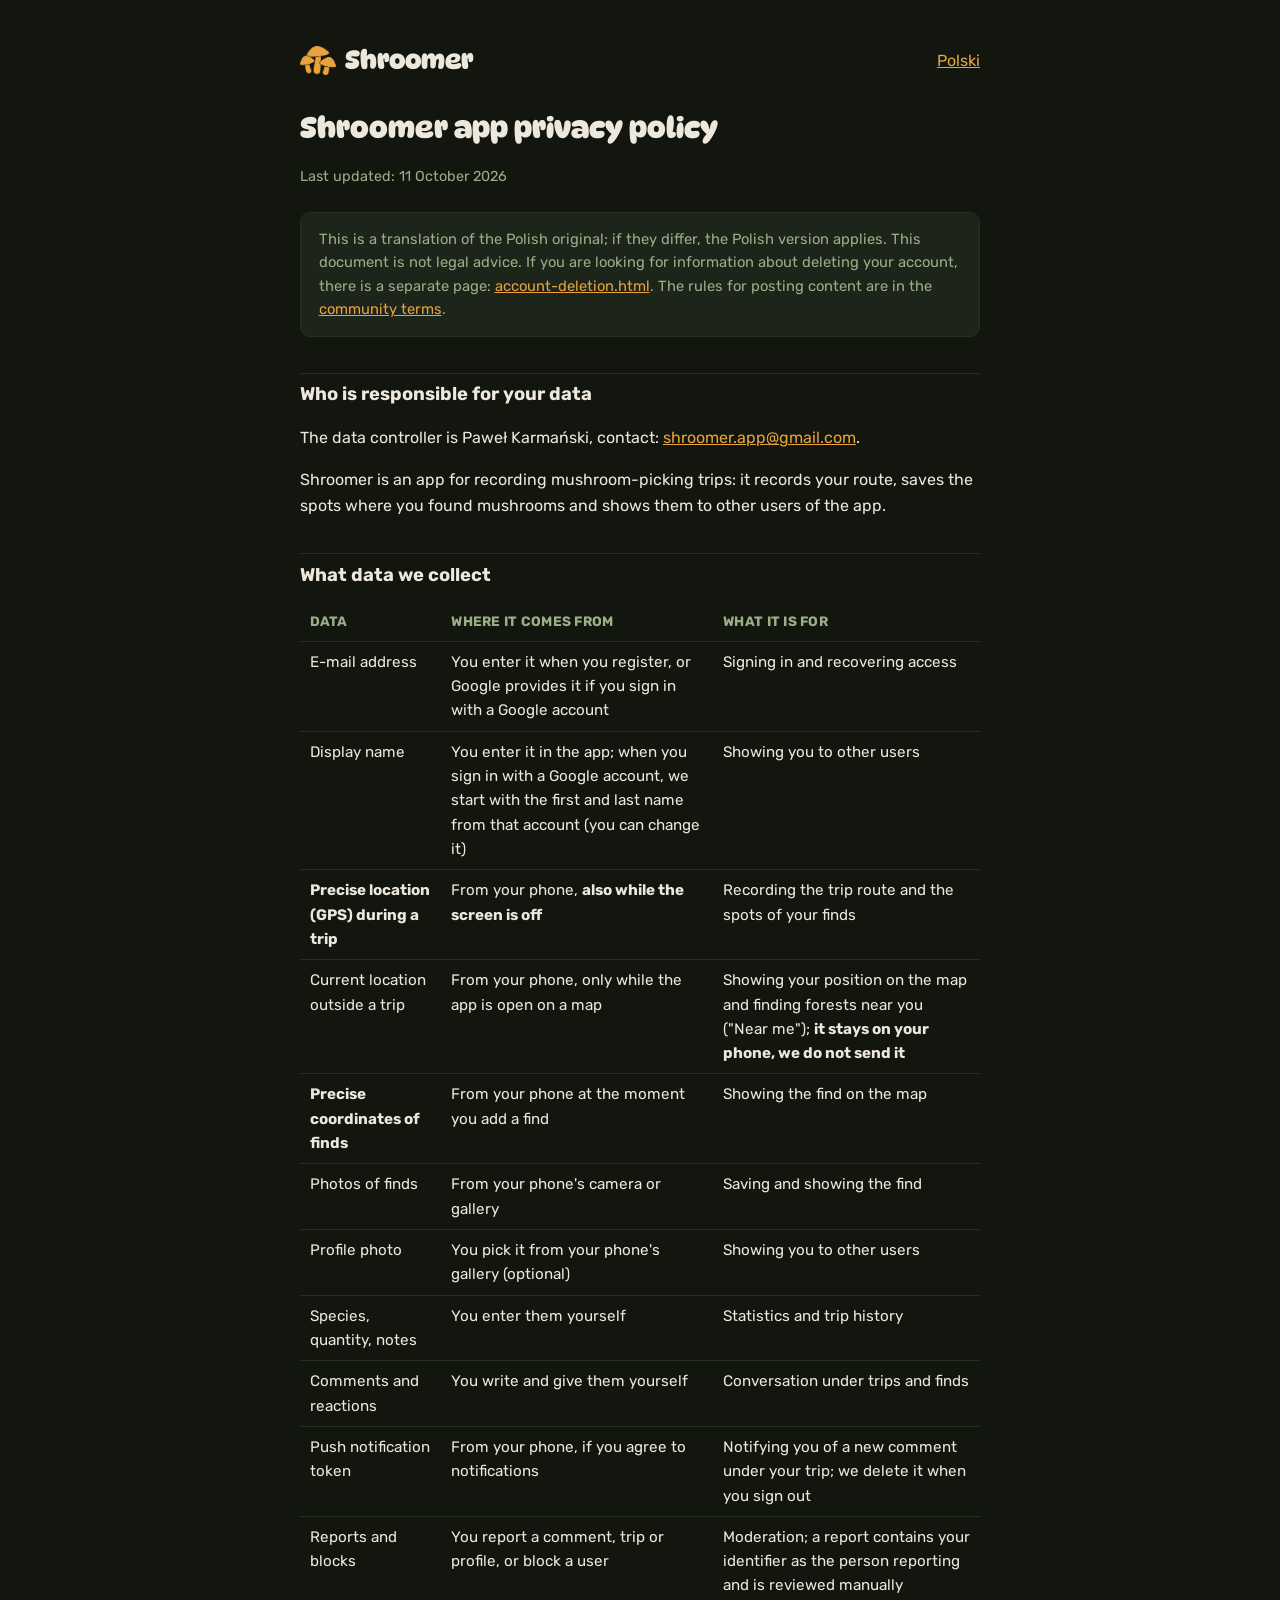
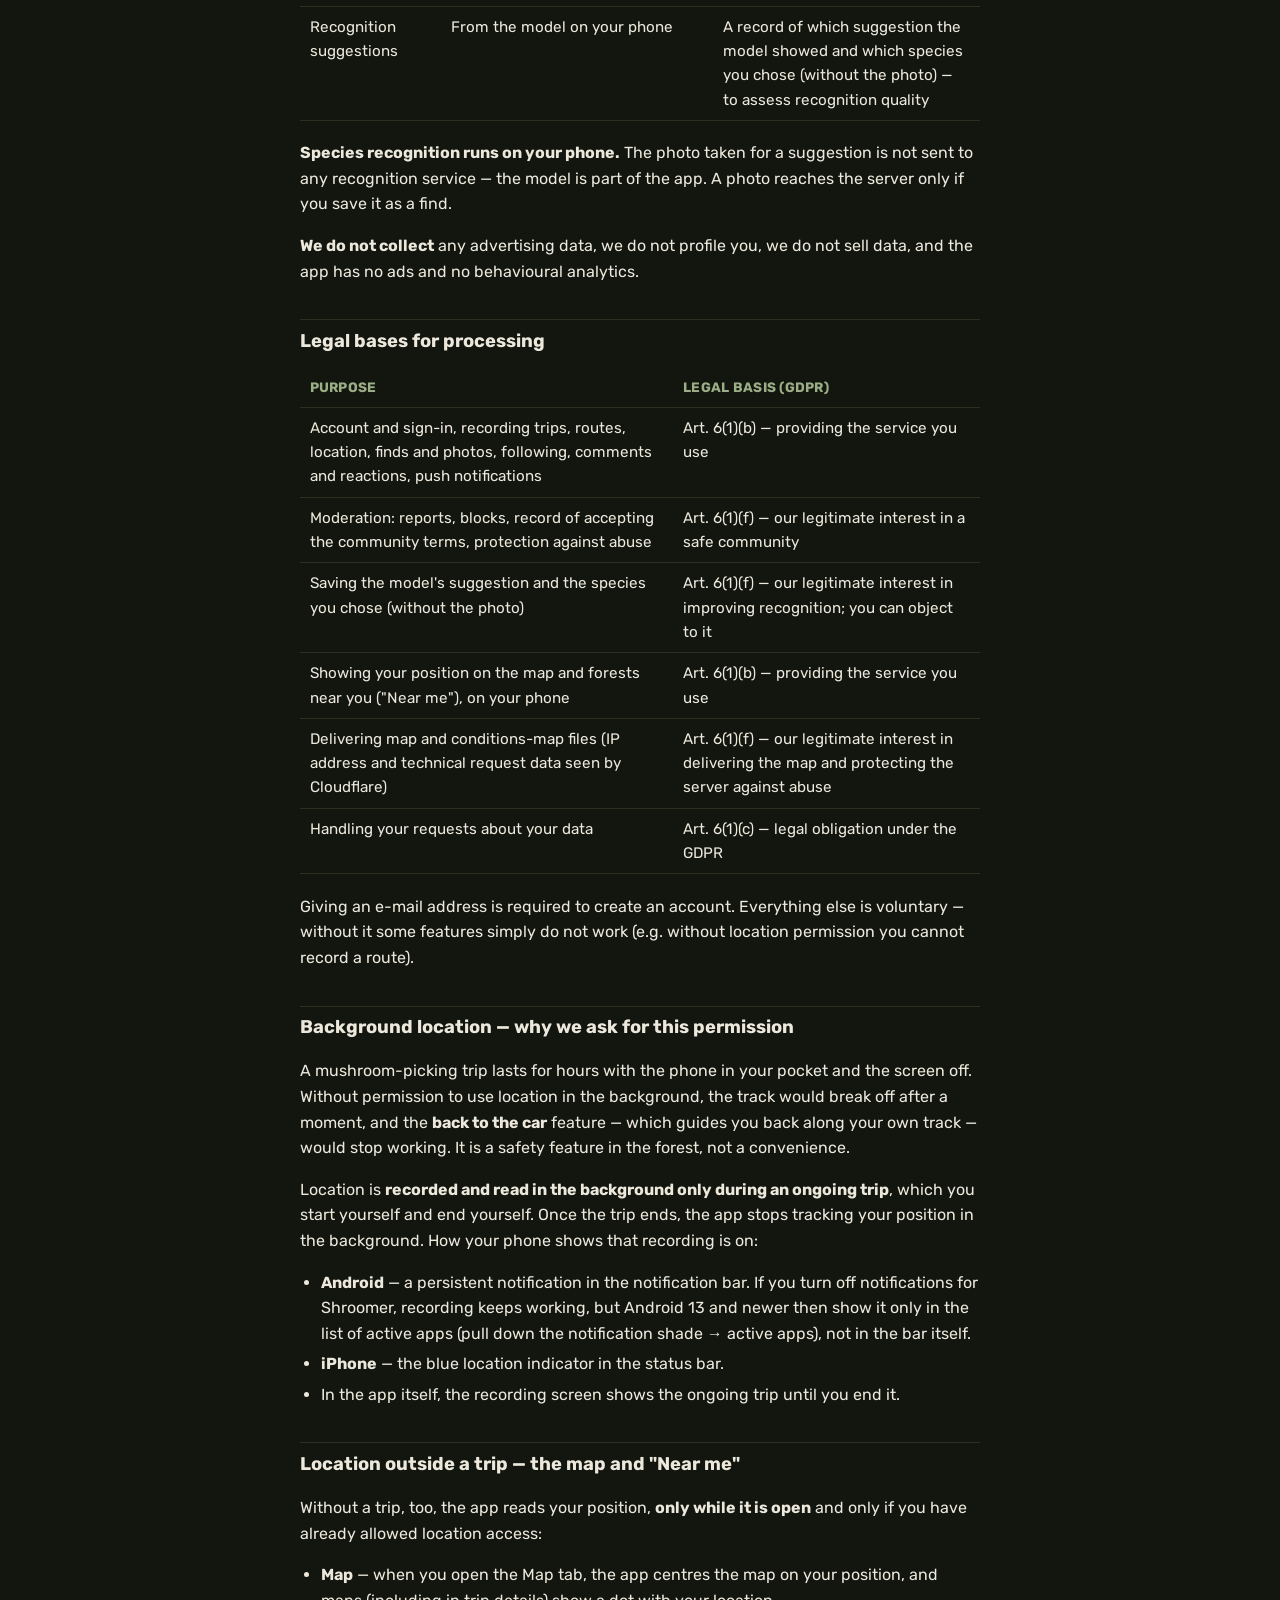
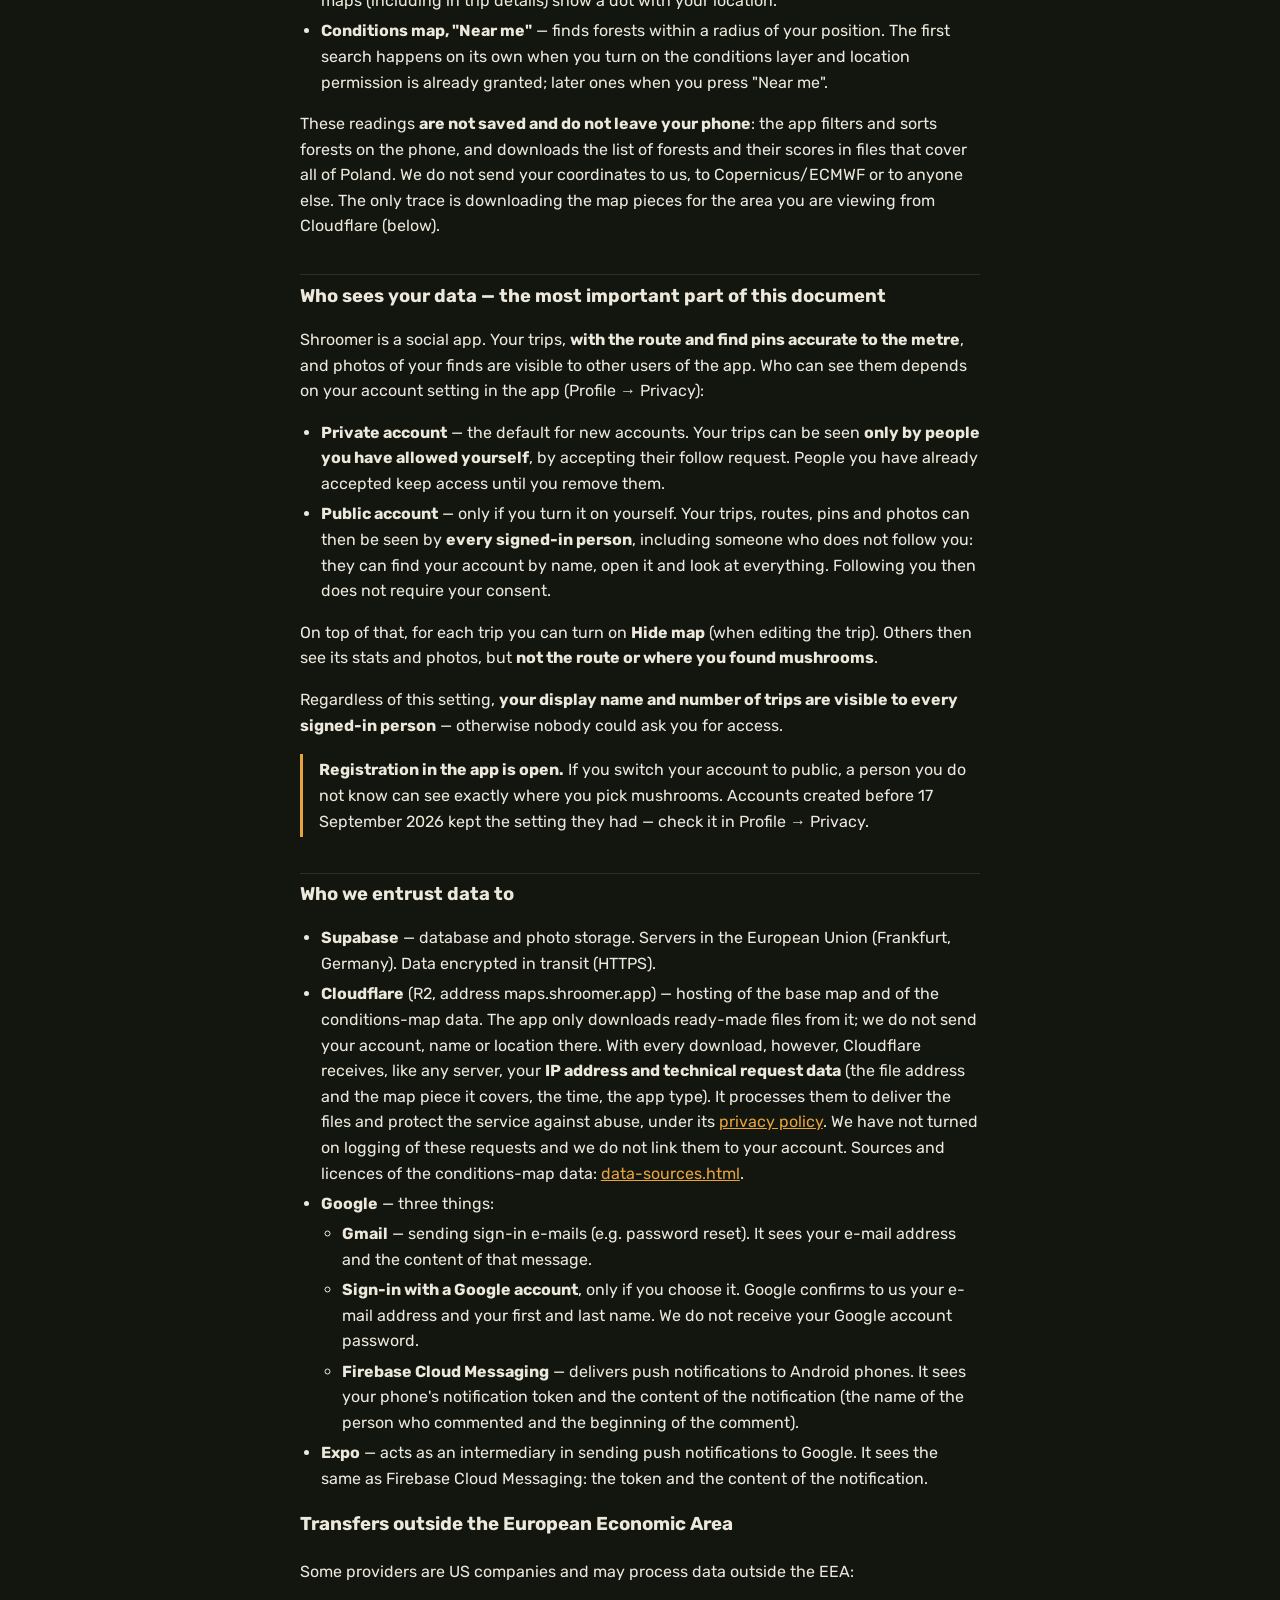
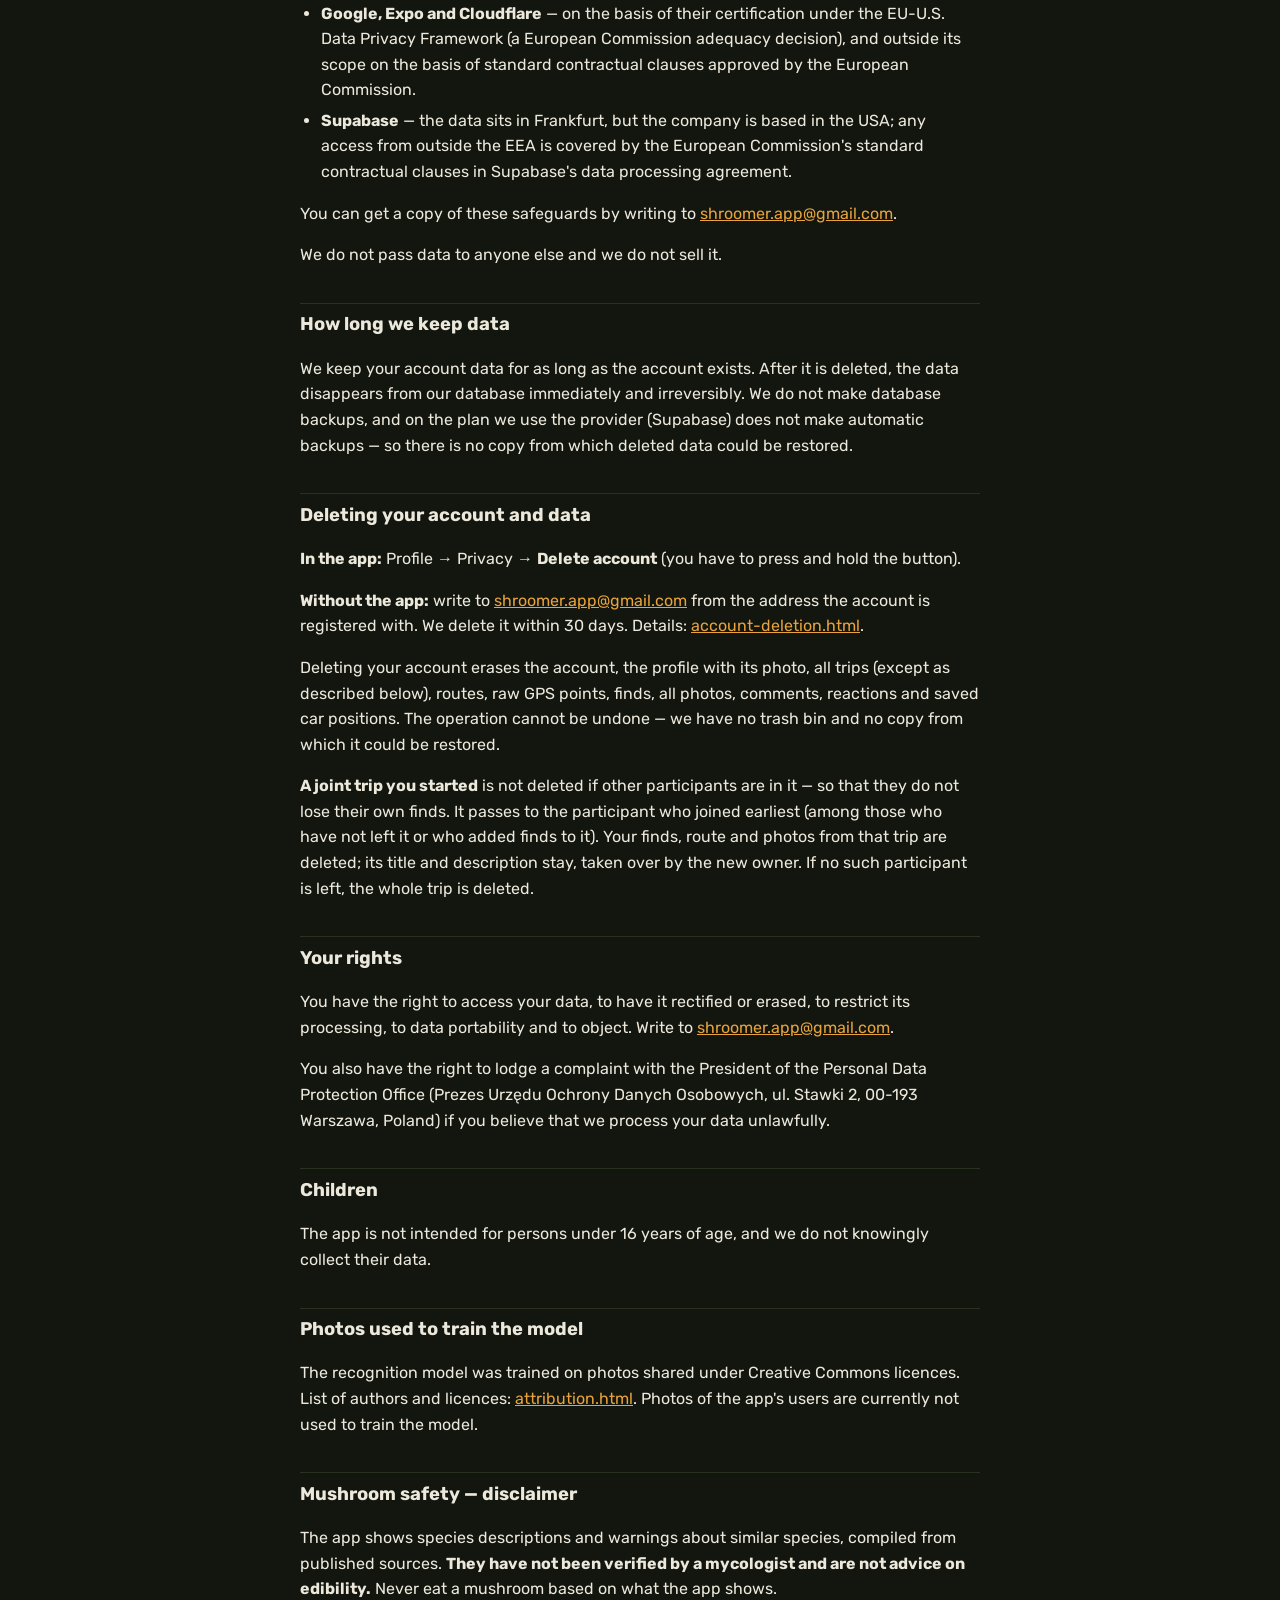
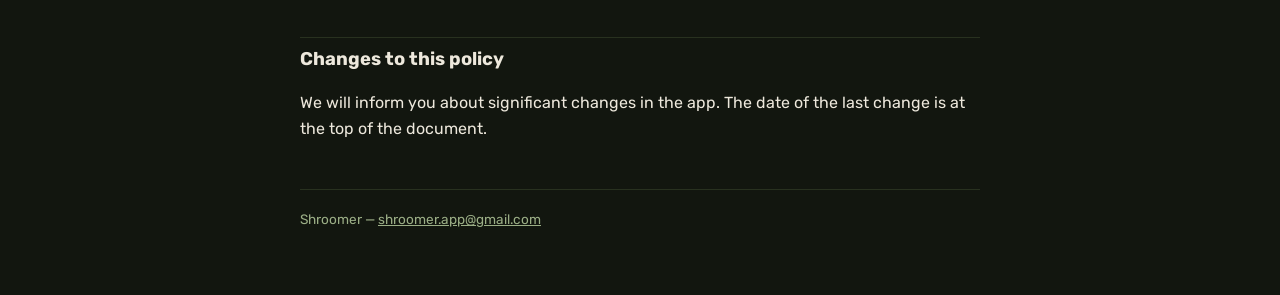
==== commit 3927b6b7: "Privacy policy: mention per-trip Hide map Visibility no longer depends solely on the account setting" ====
--- a/en/index.html
+++ b/en/index.html
@@ -17,7 +17,7 @@
 </header>
 
 <h1>Shroomer app privacy policy</h1>
-<p class="updated">Last updated: 10 October 2026</p>
+<p class="updated">Last updated: 11 October 2026</p>
 
 <div class="note">
   This is a translation of the Polish original; if they differ, the Polish version
@@ -108,8 +108,7 @@
 <h2>Who sees your data — the most important part of this document</h2>
 <p>Shroomer is a social app. Your trips, <strong>with the route and find pins accurate
 to the metre</strong>, and photos of your finds are visible to other users of the app.
-How far this visibility extends depends <strong>solely</strong> on one setting in the
-app (Profile → Privacy):</p>
+Who can see them depends on your account setting in the app (Profile → Privacy):</p>
 <ul>
   <li><strong>Private account</strong> — the default for new accounts. Your trips can be
   seen <strong>only by people you have allowed yourself</strong>, by accepting their
@@ -120,6 +119,9 @@
   including someone who does not follow you: they can find your account by name, open it
   and look at everything. Following you then does not require your consent.</li>
 </ul>
+<p>On top of that, for each trip you can turn on <strong>Hide map</strong> (when editing
+the trip). Others then see its stats and photos, but <strong>not the route or where you
+found mushrooms</strong>.</p>
 <p>Regardless of this setting, <strong>your display name and number of trips are visible
 to every signed-in person</strong> — otherwise nobody could ask you for access.</p>
 <p class="callout"><strong>Registration in the app is open.</strong> If you switch your
@@ -138,9 +140,6 @@
   data</strong> (the file address and the map piece it covers, the time, the app type). It
   processes them to deliver the files and protect the service against abuse, under its
   <a href="https://www.cloudflare.com/privacypolicy/">privacy policy</a>.
-  <!-- KAN-313: VERIFY in the Cloudflare dashboard before publishing (Logpush, R2 bucket
-  settings, Web Analytics). If nothing is enabled, keep the next sentence; otherwise state
-  what is logged and for how long. Remove this comment. -->
   We have not turned on logging of these requests and we do not link them to your account.
   Sources and licences of the conditions-map data:
   <a href="data-sources.html">data-sources.html</a>.</li>
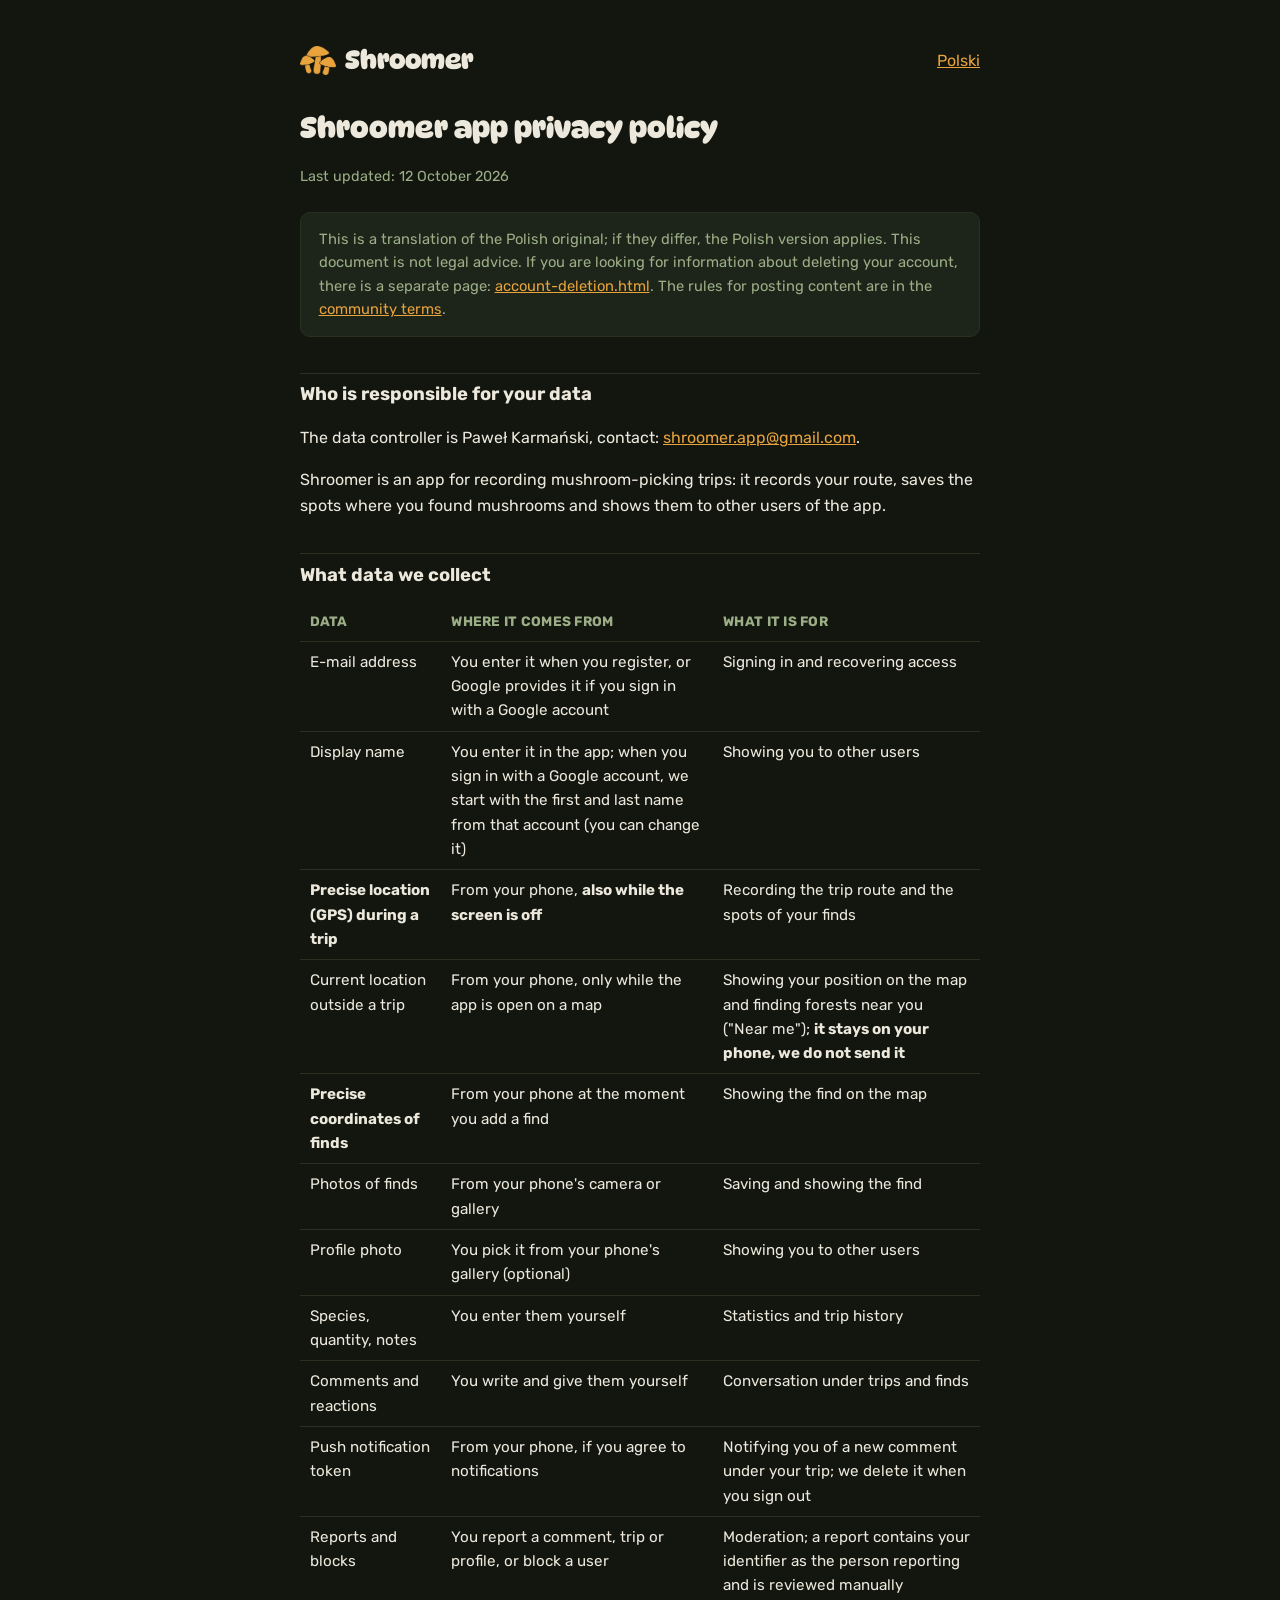
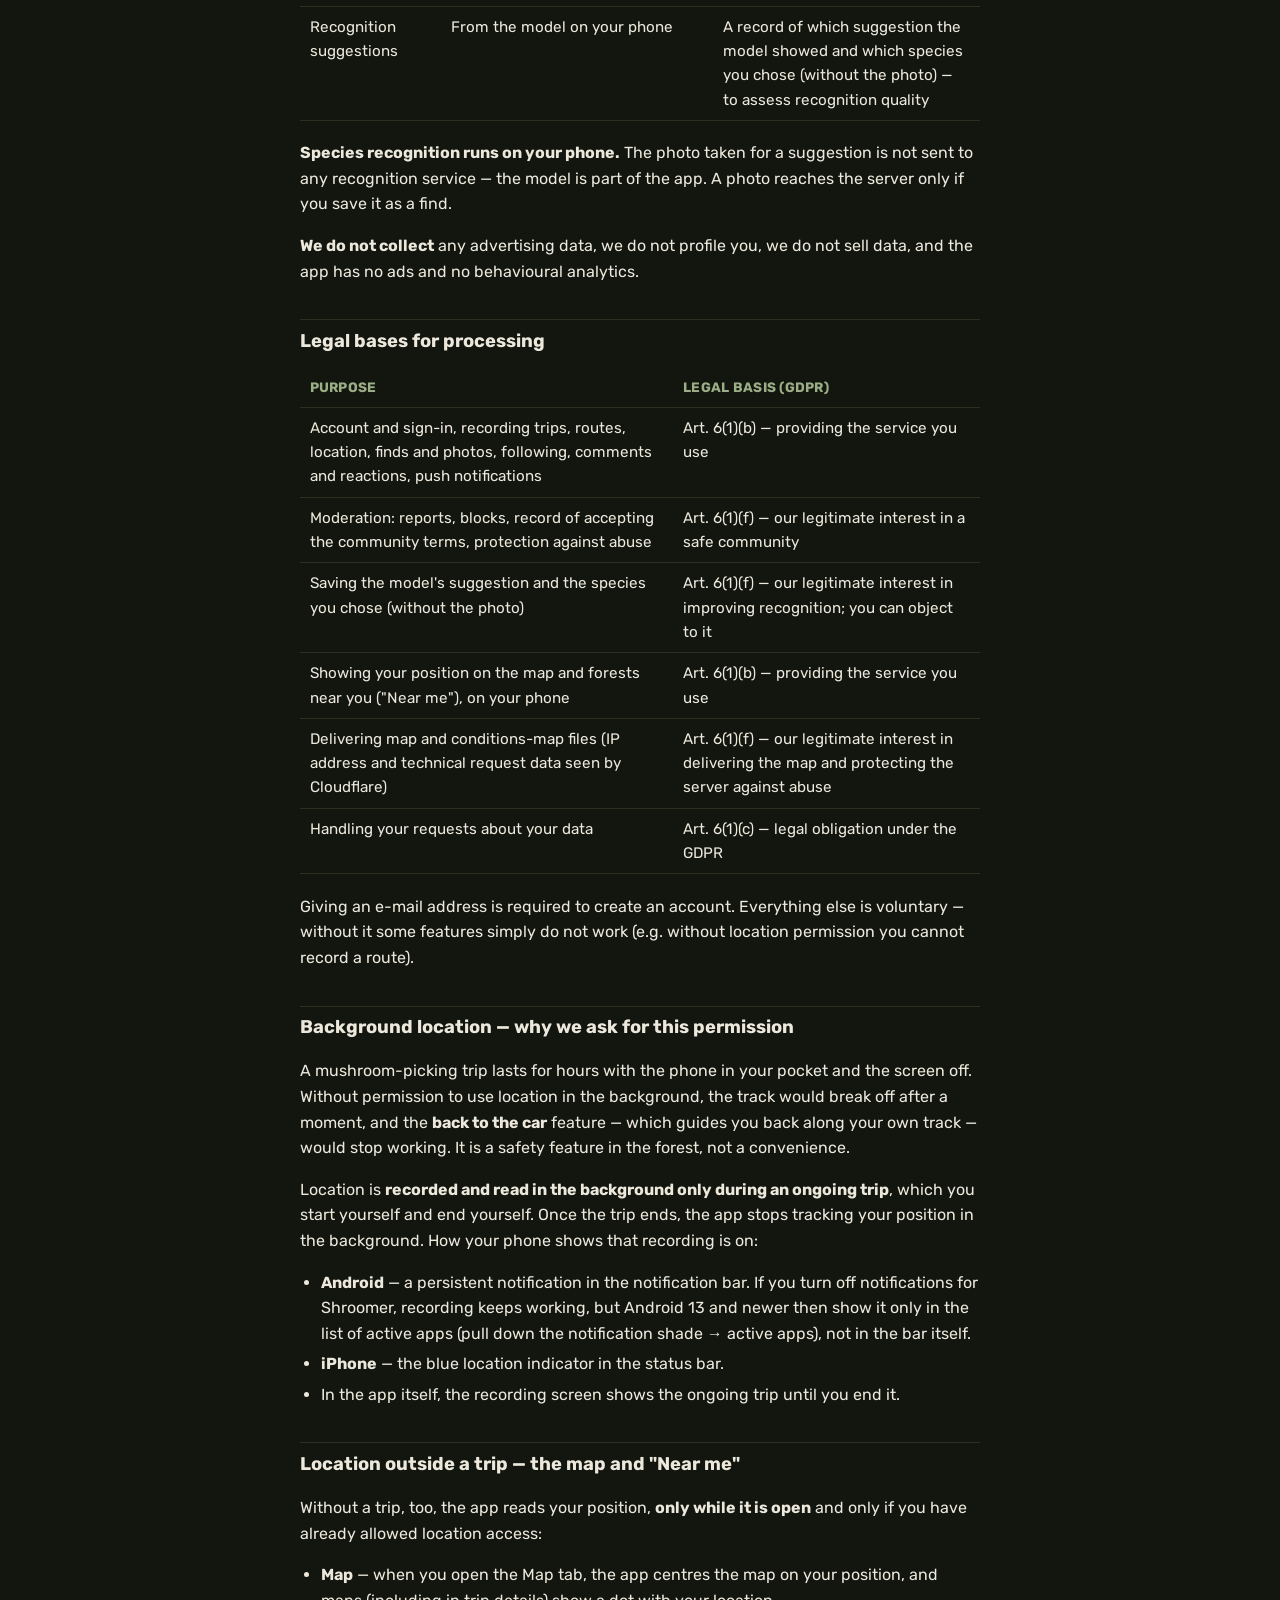
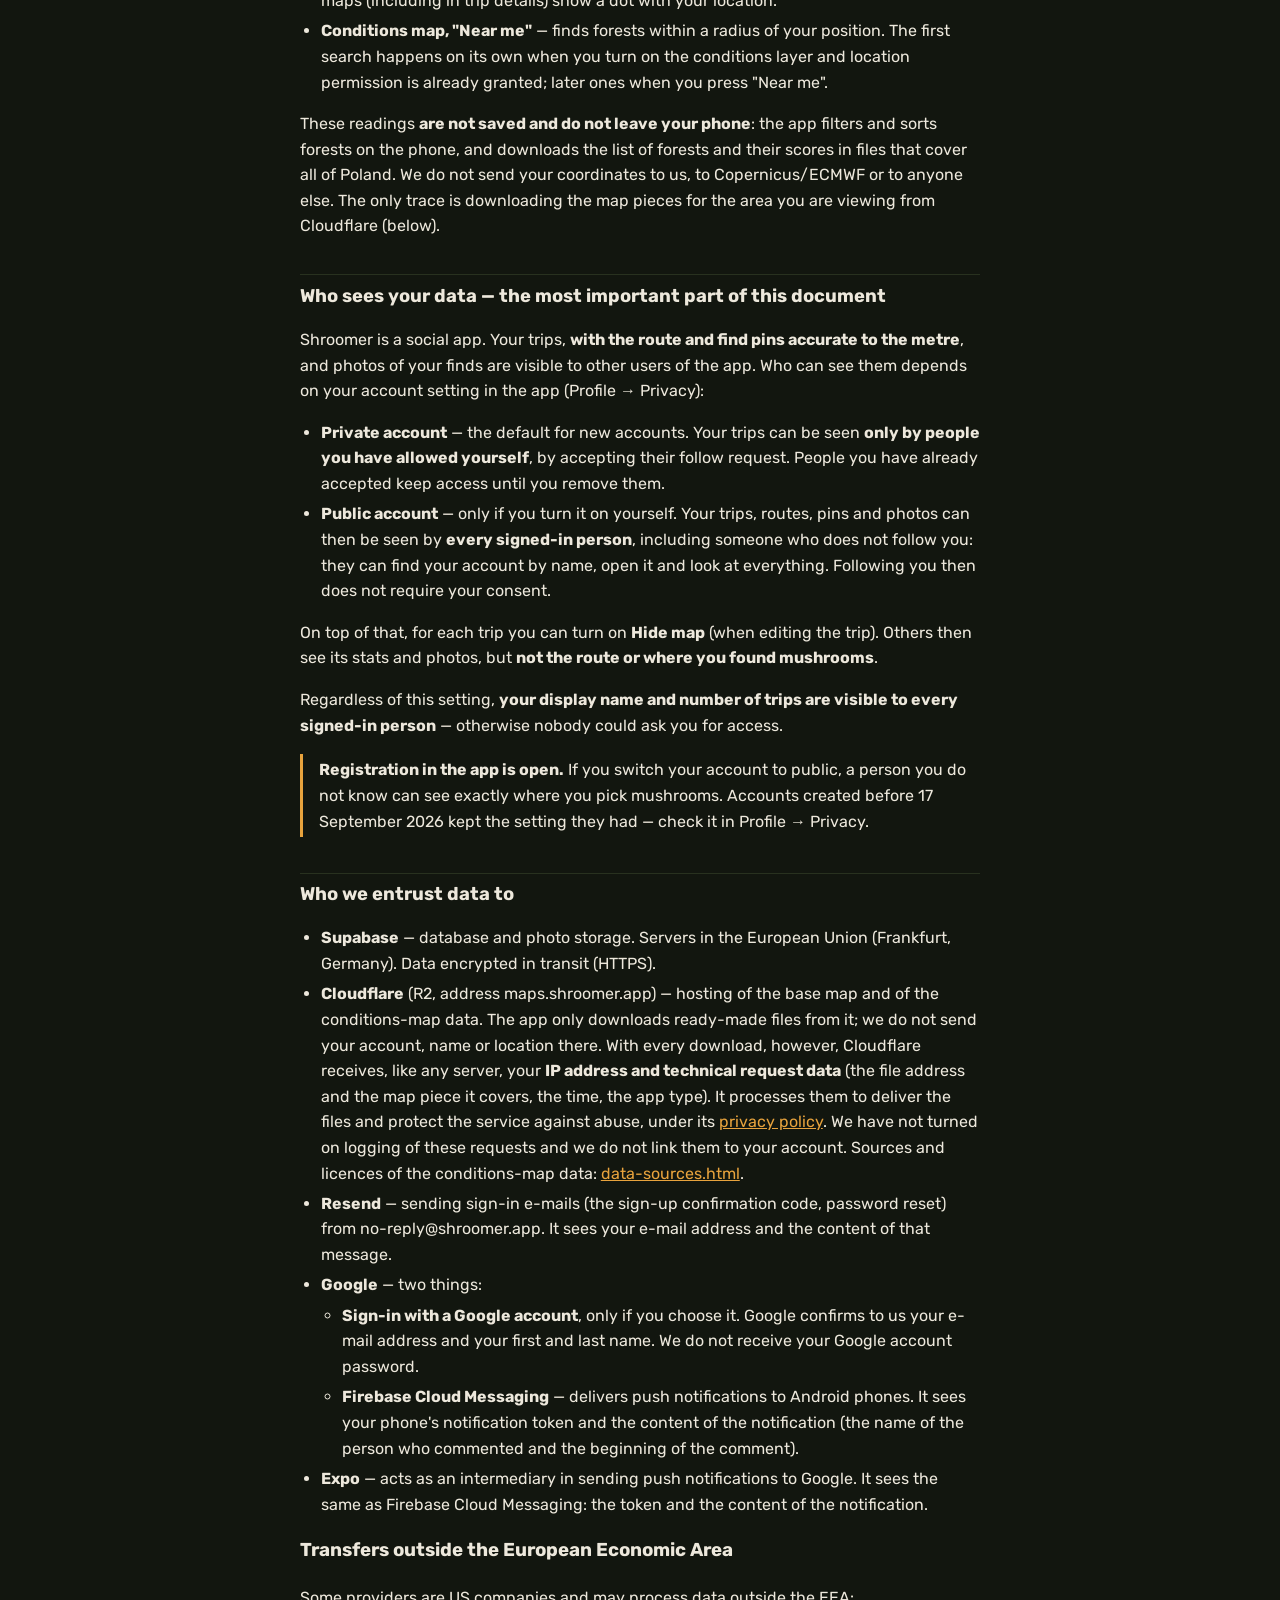
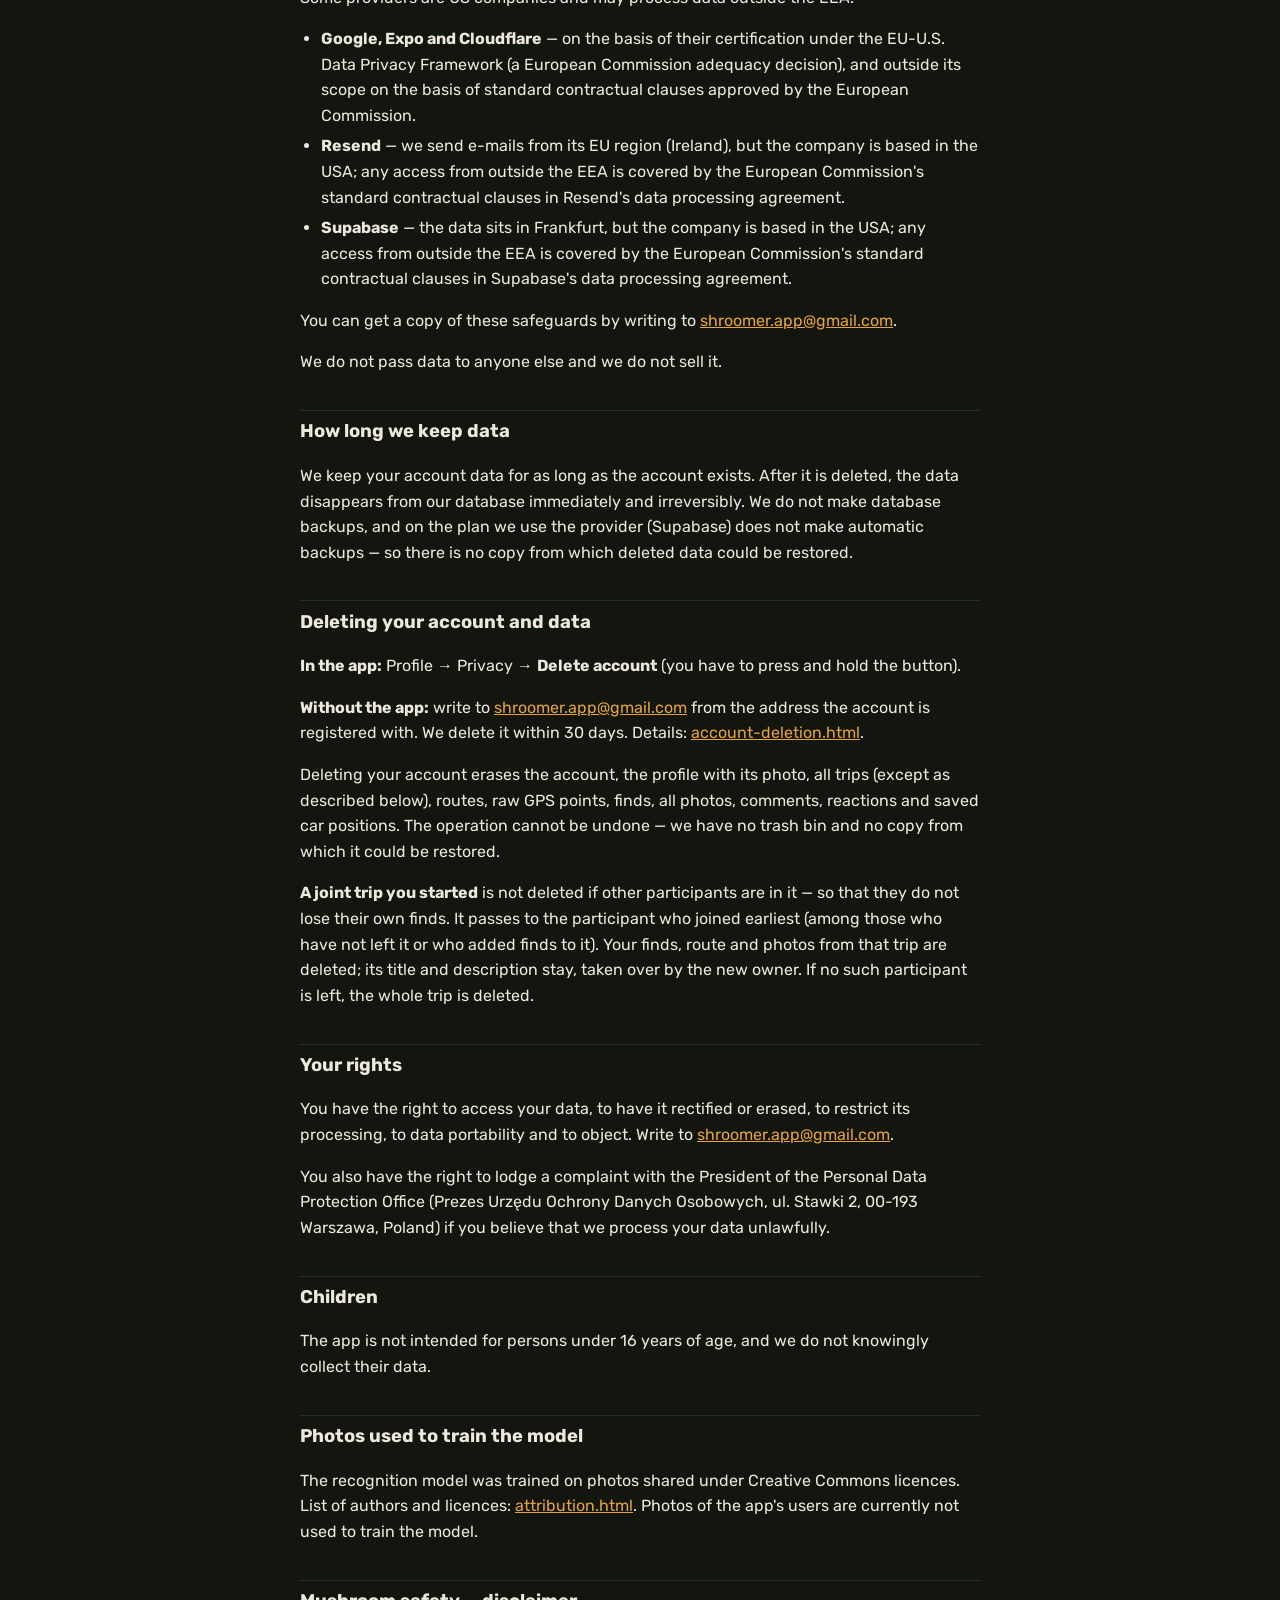
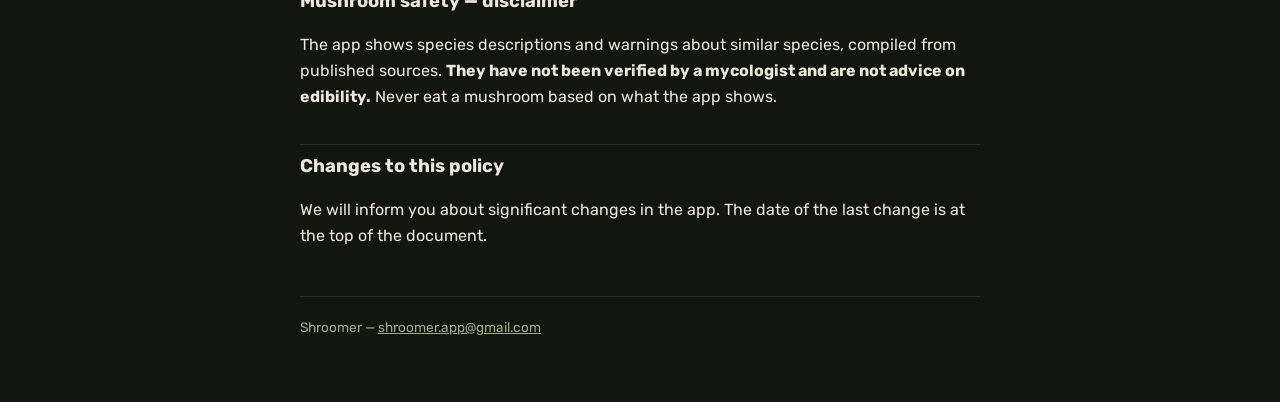
==== commit 3edd4789: "Privacy policy: Resend replaces Gmail for sign-in emails (KAN-329) Auth emails now go through Resend" ====
--- a/en/index.html
+++ b/en/index.html
@@ -17,7 +17,7 @@
 </header>
 
 <h1>Shroomer app privacy policy</h1>
-<p class="updated">Last updated: 11 October 2026</p>
+<p class="updated">Last updated: 12 October 2026</p>
 
 <div class="note">
   This is a translation of the Polish original; if they differ, the Polish version
@@ -143,10 +143,11 @@
   We have not turned on logging of these requests and we do not link them to your account.
   Sources and licences of the conditions-map data:
   <a href="data-sources.html">data-sources.html</a>.</li>
-  <li><strong>Google</strong> — three things:
+  <li><strong>Resend</strong> — sending sign-in e-mails (the sign-up confirmation code,
+  password reset) from no-reply@shroomer.app. It sees your e-mail address and the content
+  of that message.</li>
+  <li><strong>Google</strong> — two things:
     <ul>
-      <li><strong>Gmail</strong> — sending sign-in e-mails (e.g. password reset). It
-      sees your e-mail address and the content of that message.</li>
       <li><strong>Sign-in with a Google account</strong>, only if you choose it. Google
       confirms to us your e-mail address and your first and last name. We do not receive
       your Google account password.</li>
@@ -167,6 +168,9 @@
   certification under the EU-U.S. Data Privacy Framework (a European Commission
   adequacy decision), and outside its scope on the basis of standard contractual
   clauses approved by the European Commission.</li>
+  <li><strong>Resend</strong> — we send e-mails from its EU region (Ireland), but the
+  company is based in the USA; any access from outside the EEA is covered by the European
+  Commission's standard contractual clauses in Resend's data processing agreement.</li>
   <li><strong>Supabase</strong> — the data sits in Frankfurt, but the company is based
   in the USA; any access from outside the EEA is covered by the European Commission's
   standard contractual clauses in Supabase's data processing agreement.</li>
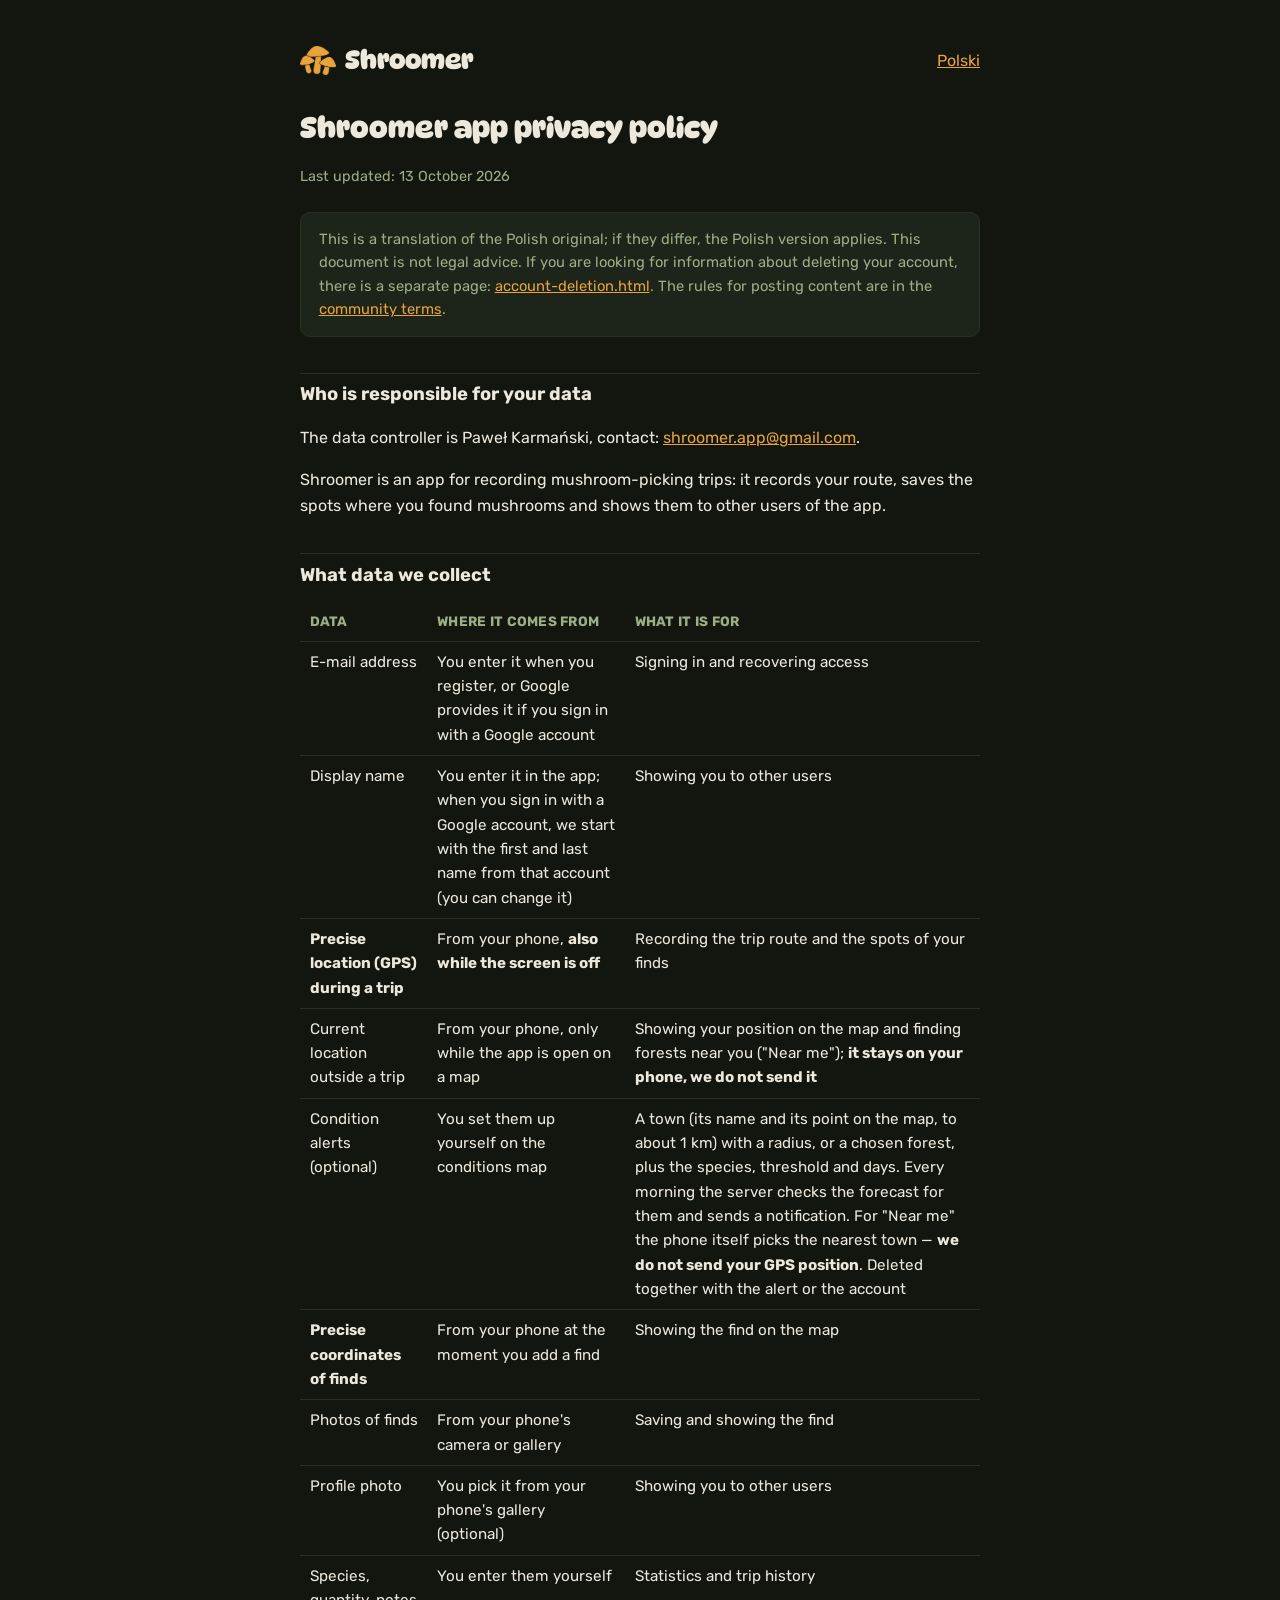
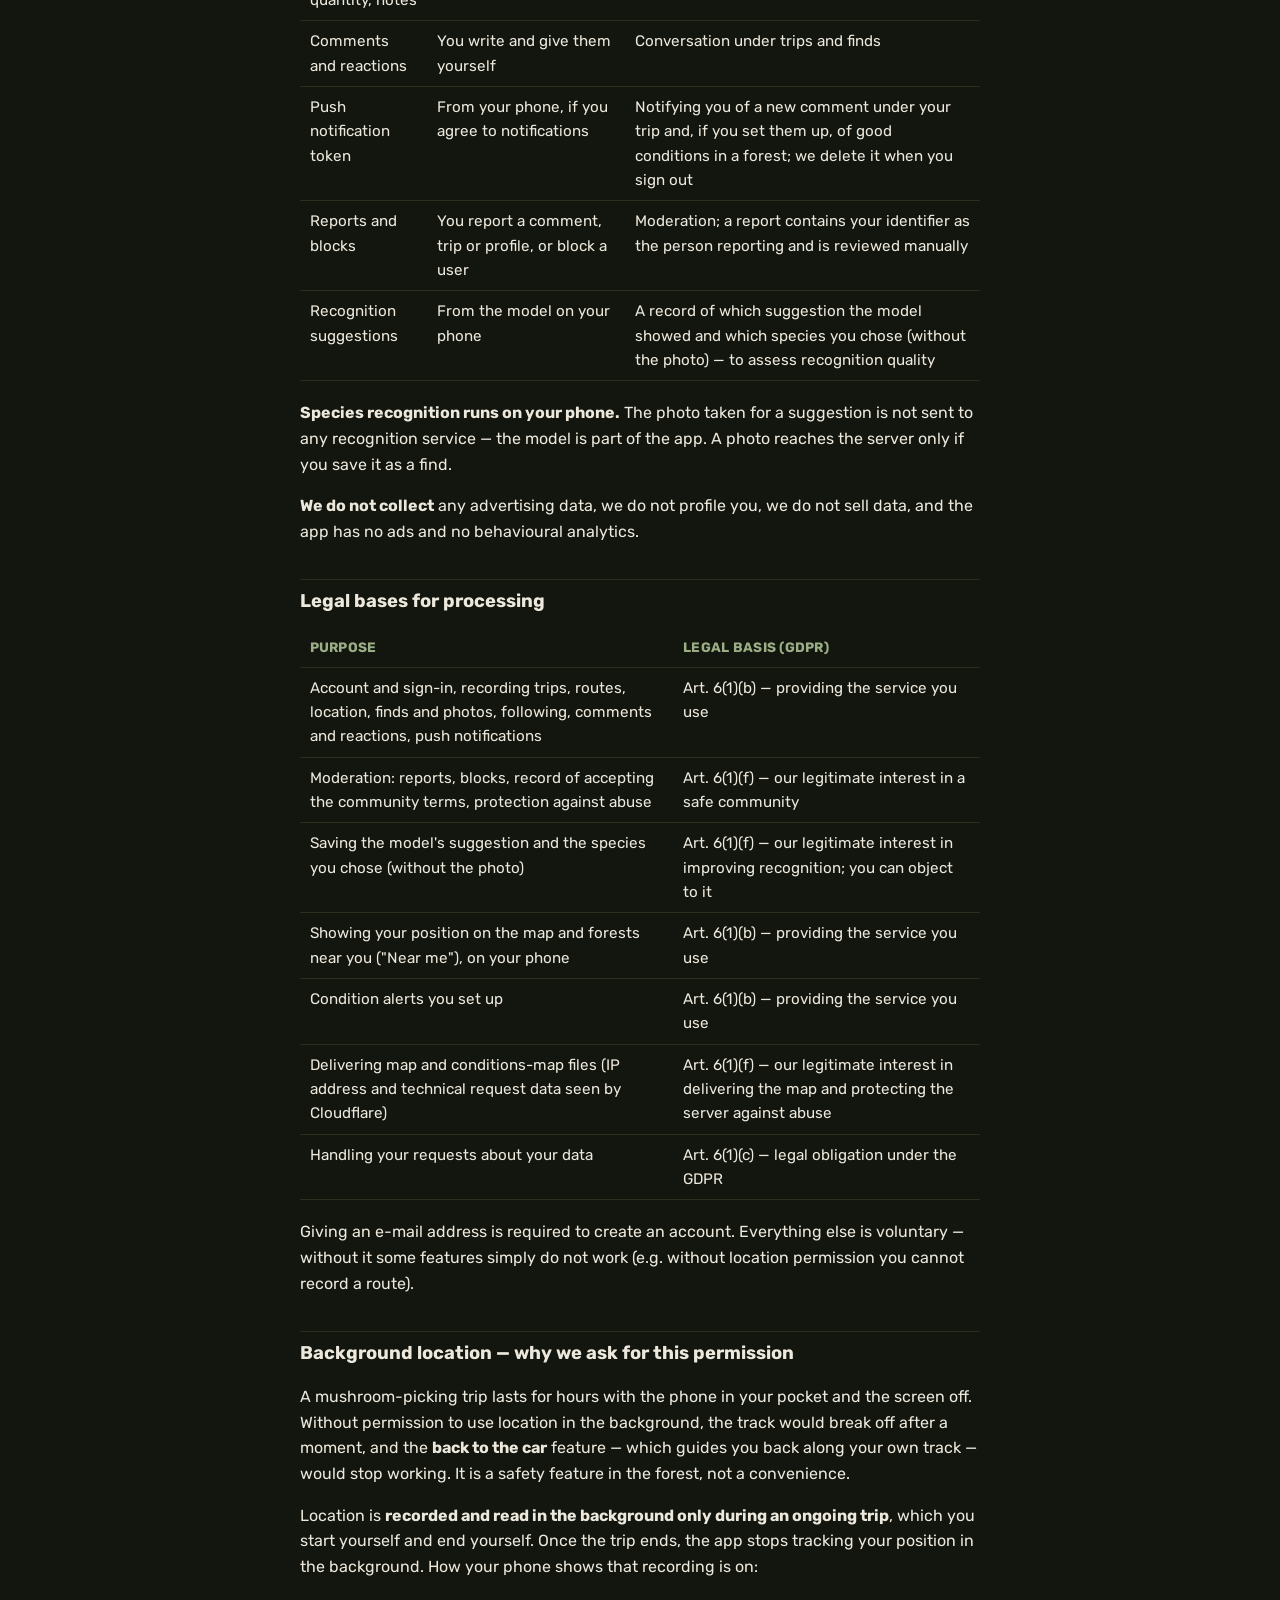
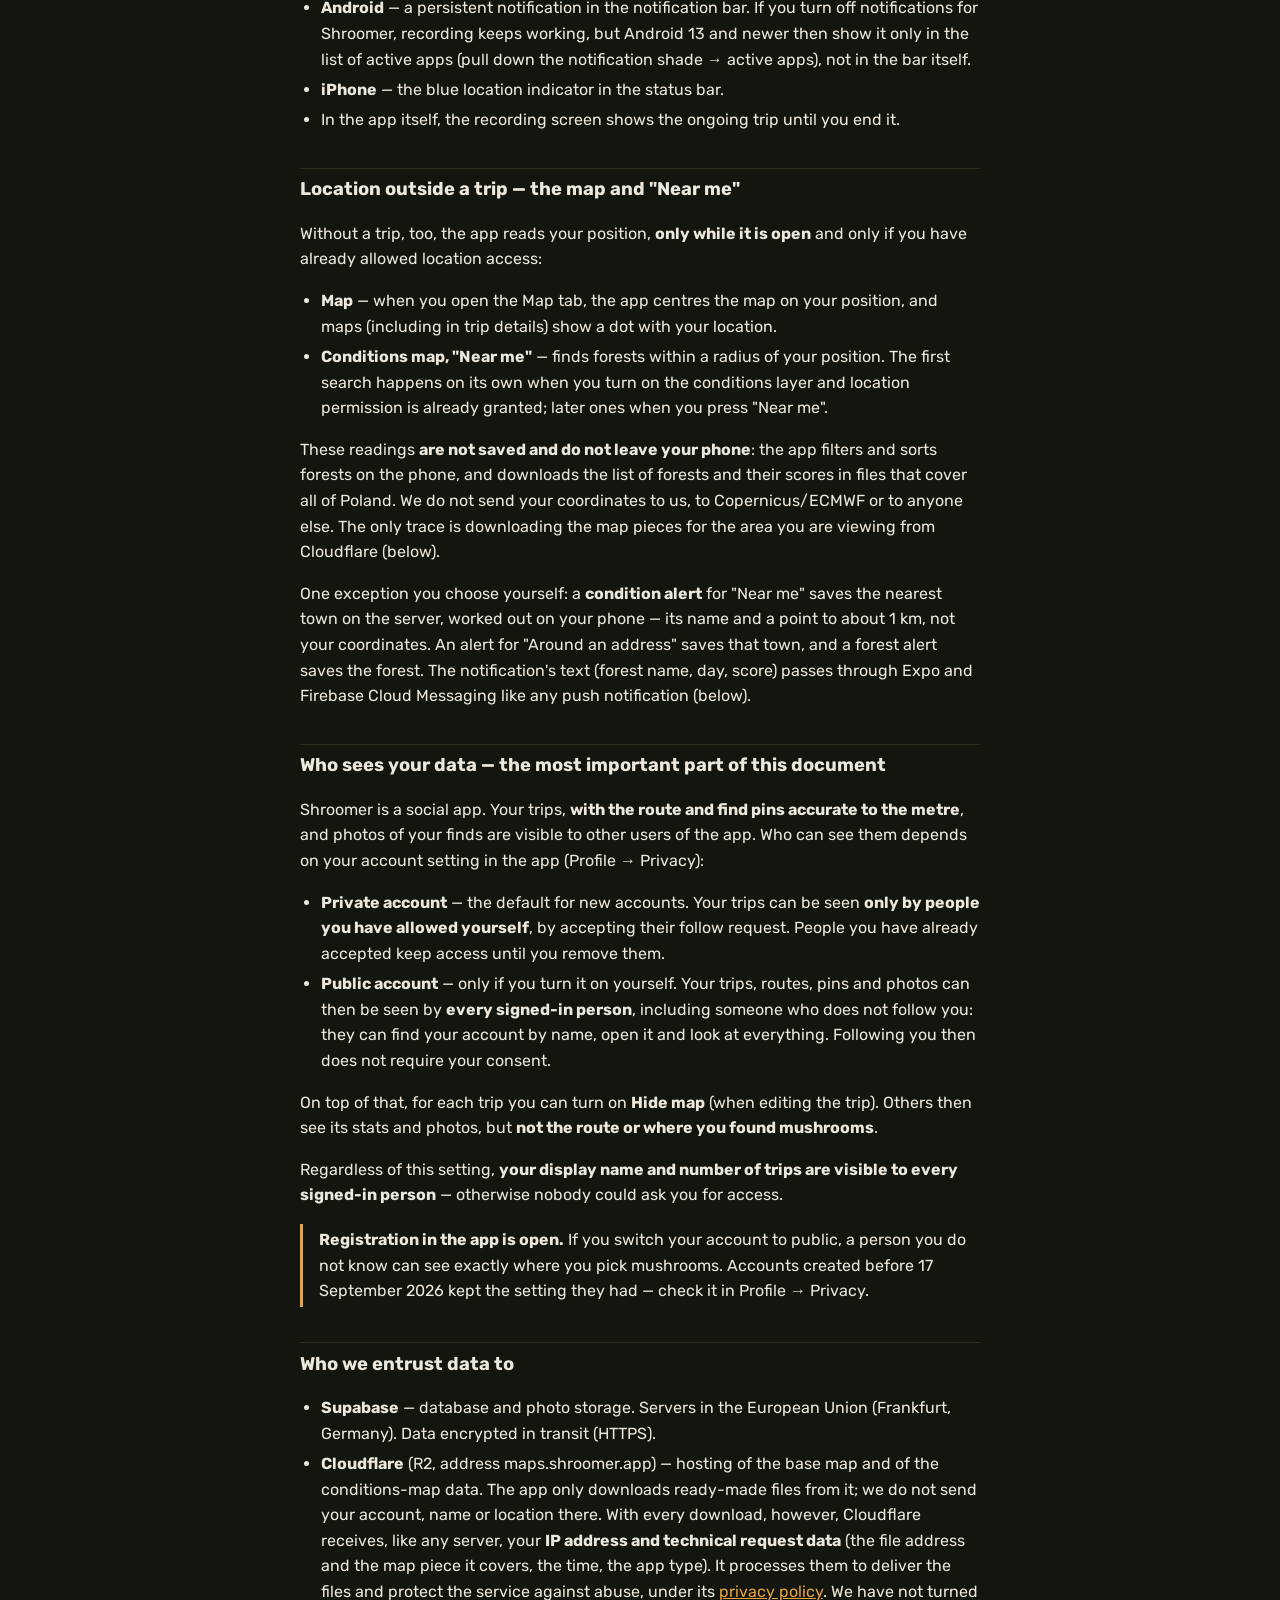
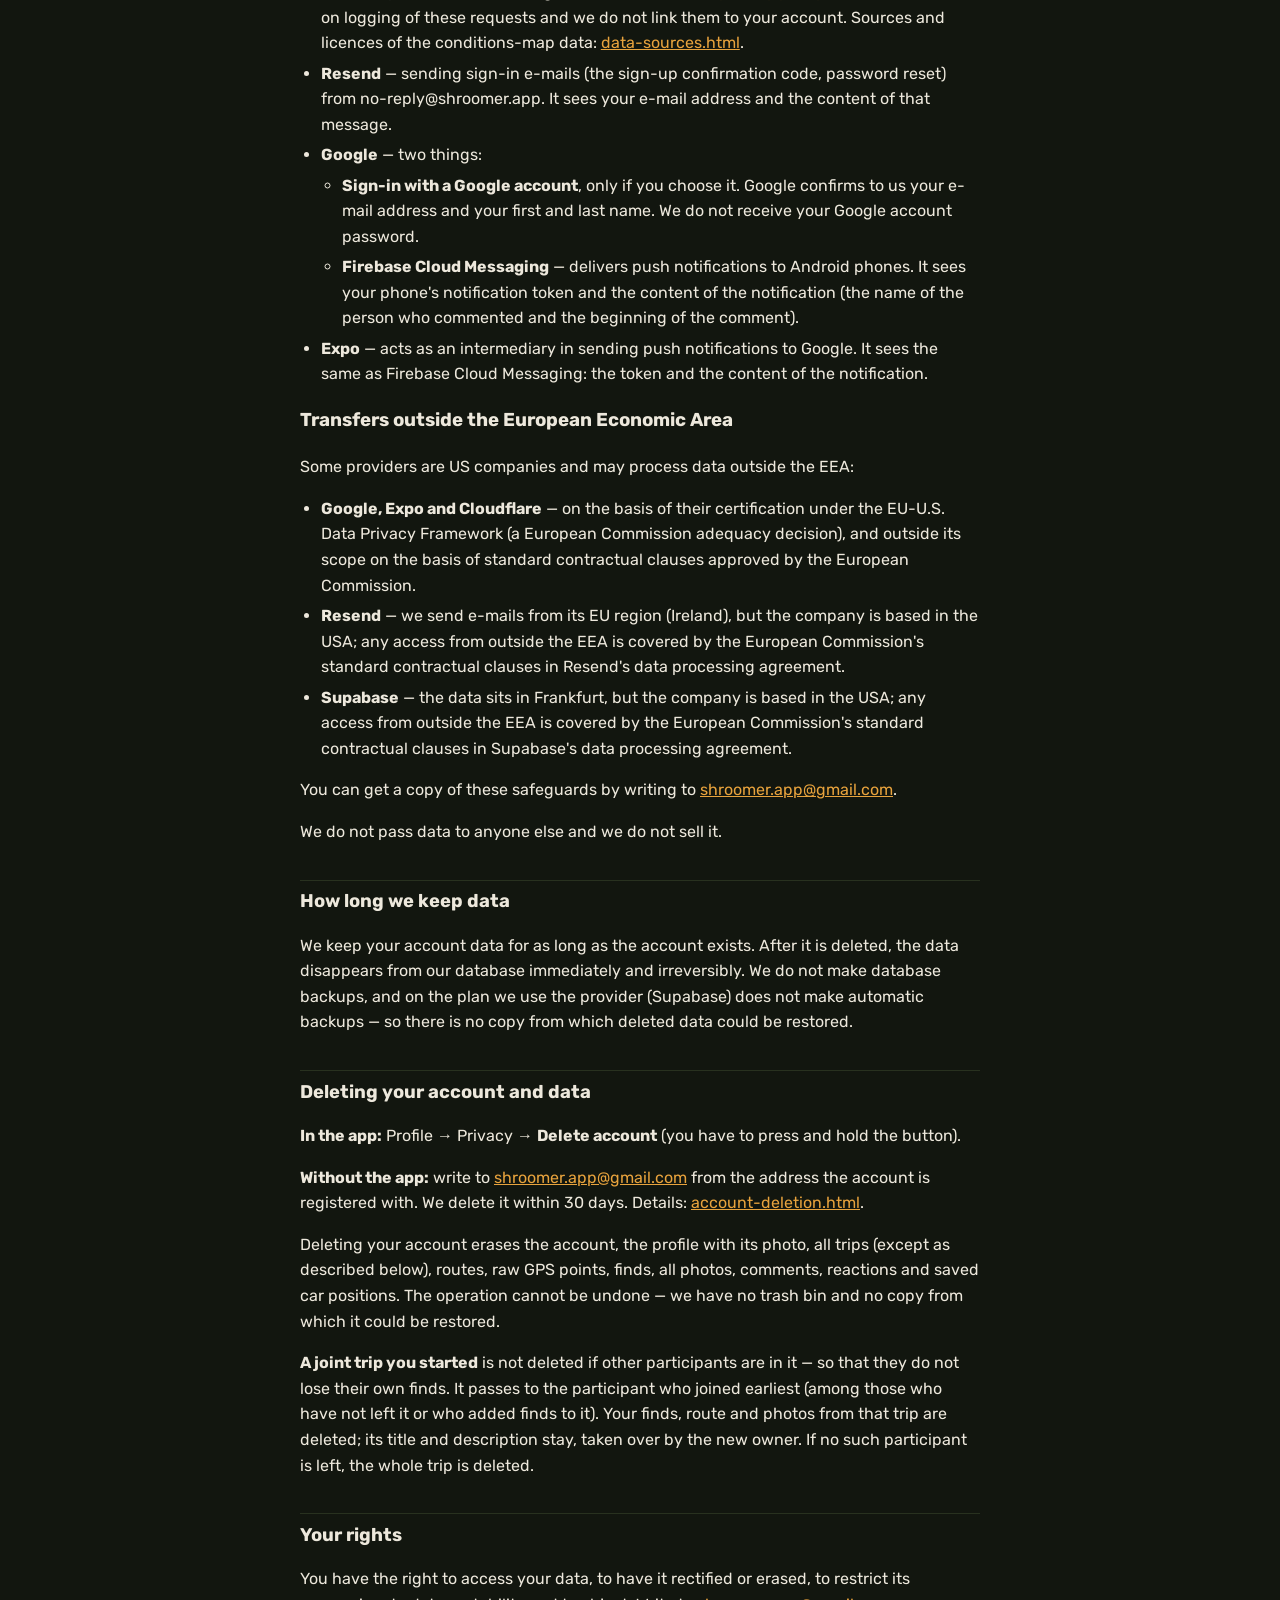
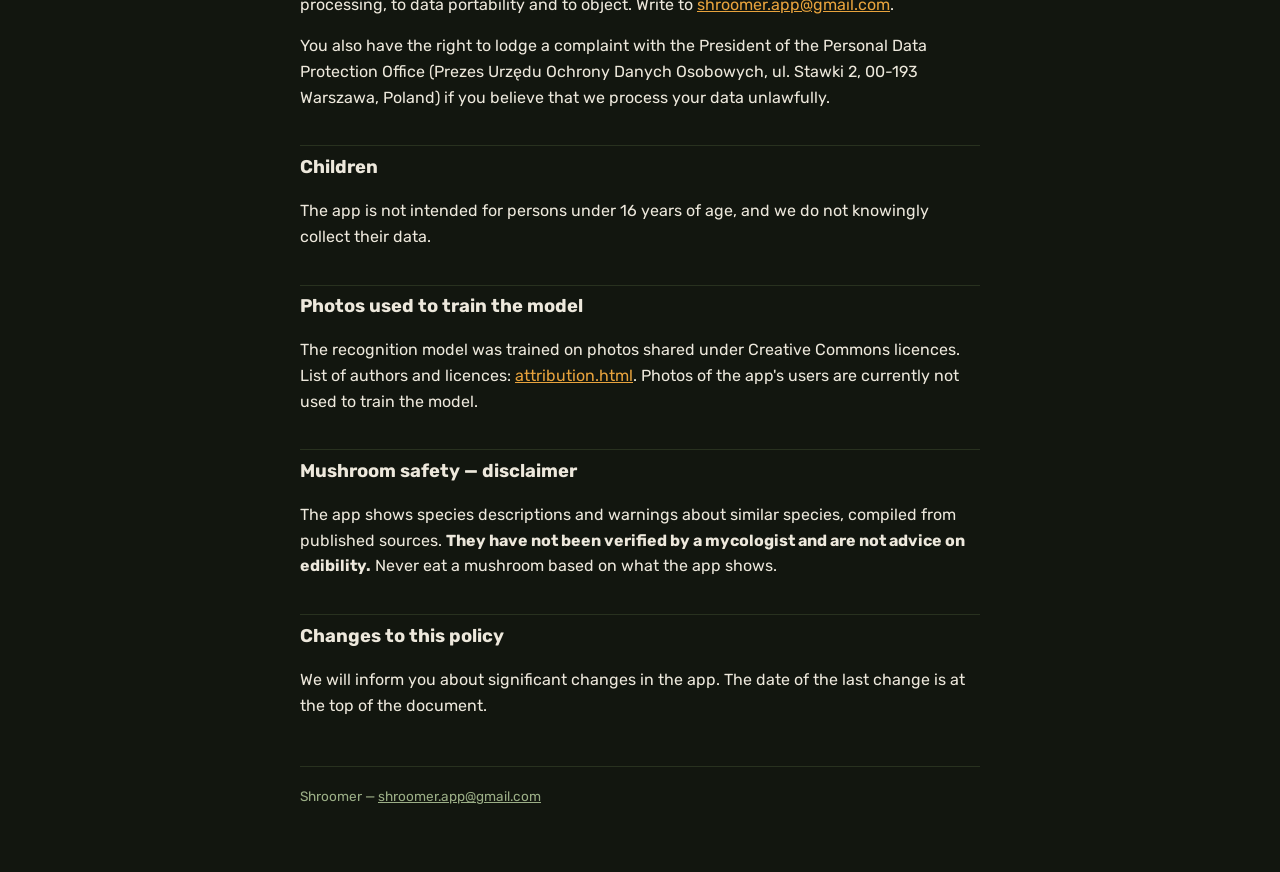
==== commit f8cba125: "Privacy policy: condition alerts store a town or a forest, never the GPS fix (KAN-259) Co-Authored-B" ====
--- a/en/index.html
+++ b/en/index.html
@@ -17,7 +17,7 @@
 </header>
 
 <h1>Shroomer app privacy policy</h1>
-<p class="updated">Last updated: 12 October 2026</p>
+<p class="updated">Last updated: 13 October 2026</p>
 
 <div class="note">
   This is a translation of the Polish original; if they differ, the Polish version
@@ -40,12 +40,13 @@
   <tr><td>Display name</td><td>You enter it in the app; when you sign in with a Google account, we start with the first and last name from that account (you can change it)</td><td>Showing you to other users</td></tr>
   <tr><td><strong>Precise location (GPS) during a trip</strong></td><td>From your phone, <strong>also while the screen is off</strong></td><td>Recording the trip route and the spots of your finds</td></tr>
   <tr><td>Current location outside a trip</td><td>From your phone, only while the app is open on a map</td><td>Showing your position on the map and finding forests near you ("Near me"); <strong>it stays on your phone, we do not send it</strong></td></tr>
+  <tr><td>Condition alerts (optional)</td><td>You set them up yourself on the conditions map</td><td>A town (its name and its point on the map, to about 1 km) with a radius, or a chosen forest, plus the species, threshold and days. Every morning the server checks the forecast for them and sends a notification. For "Near me" the phone itself picks the nearest town — <strong>we do not send your GPS position</strong>. Deleted together with the alert or the account</td></tr>
   <tr><td><strong>Precise coordinates of finds</strong></td><td>From your phone at the moment you add a find</td><td>Showing the find on the map</td></tr>
   <tr><td>Photos of finds</td><td>From your phone's camera or gallery</td><td>Saving and showing the find</td></tr>
   <tr><td>Profile photo</td><td>You pick it from your phone's gallery (optional)</td><td>Showing you to other users</td></tr>
   <tr><td>Species, quantity, notes</td><td>You enter them yourself</td><td>Statistics and trip history</td></tr>
   <tr><td>Comments and reactions</td><td>You write and give them yourself</td><td>Conversation under trips and finds</td></tr>
-  <tr><td>Push notification token</td><td>From your phone, if you agree to notifications</td><td>Notifying you of a new comment under your trip; we delete it when you sign out</td></tr>
+  <tr><td>Push notification token</td><td>From your phone, if you agree to notifications</td><td>Notifying you of a new comment under your trip and, if you set them up, of good conditions in a forest; we delete it when you sign out</td></tr>
   <tr><td>Reports and blocks</td><td>You report a comment, trip or profile, or block a user</td><td>Moderation; a report contains your identifier as the person reporting and is reviewed manually</td></tr>
   <tr><td>Recognition suggestions</td><td>From the model on your phone</td><td>A record of which suggestion the model showed and which species you chose (without the photo) — to assess recognition quality</td></tr>
 </table>
@@ -62,6 +63,7 @@
   <tr><td>Moderation: reports, blocks, record of accepting the community terms, protection against abuse</td><td>Art. 6(1)(f) — our legitimate interest in a safe community</td></tr>
   <tr><td>Saving the model's suggestion and the species you chose (without the photo)</td><td>Art. 6(1)(f) — our legitimate interest in improving recognition; you can object to it</td></tr>
   <tr><td>Showing your position on the map and forests near you ("Near me"), on your phone</td><td>Art. 6(1)(b) — providing the service you use</td></tr>
+  <tr><td>Condition alerts you set up</td><td>Art. 6(1)(b) — providing the service you use</td></tr>
   <tr><td>Delivering map and conditions-map files (IP address and technical request data seen by Cloudflare)</td><td>Art. 6(1)(f) — our legitimate interest in delivering the map and protecting the server against abuse</td></tr>
   <tr><td>Handling your requests about your data</td><td>Art. 6(1)(c) — legal obligation under the GDPR</td></tr>
 </table>
@@ -104,6 +106,11 @@
 scores in files that cover all of Poland. We do not send your coordinates to us, to
 Copernicus/ECMWF or to anyone else. The only trace is downloading the map pieces for the
 area you are viewing from Cloudflare (below).</p>
+<p>One exception you choose yourself: a <strong>condition alert</strong> for "Near me"
+saves the nearest town on the server, worked out on your phone — its name and a point to
+about 1 km, not your coordinates. An alert for "Around an address" saves that town, and a
+forest alert saves the forest. The notification's text (forest name, day, score) passes
+through Expo and Firebase Cloud Messaging like any push notification (below).</p>
 
 <h2>Who sees your data — the most important part of this document</h2>
 <p>Shroomer is a social app. Your trips, <strong>with the route and find pins accurate
